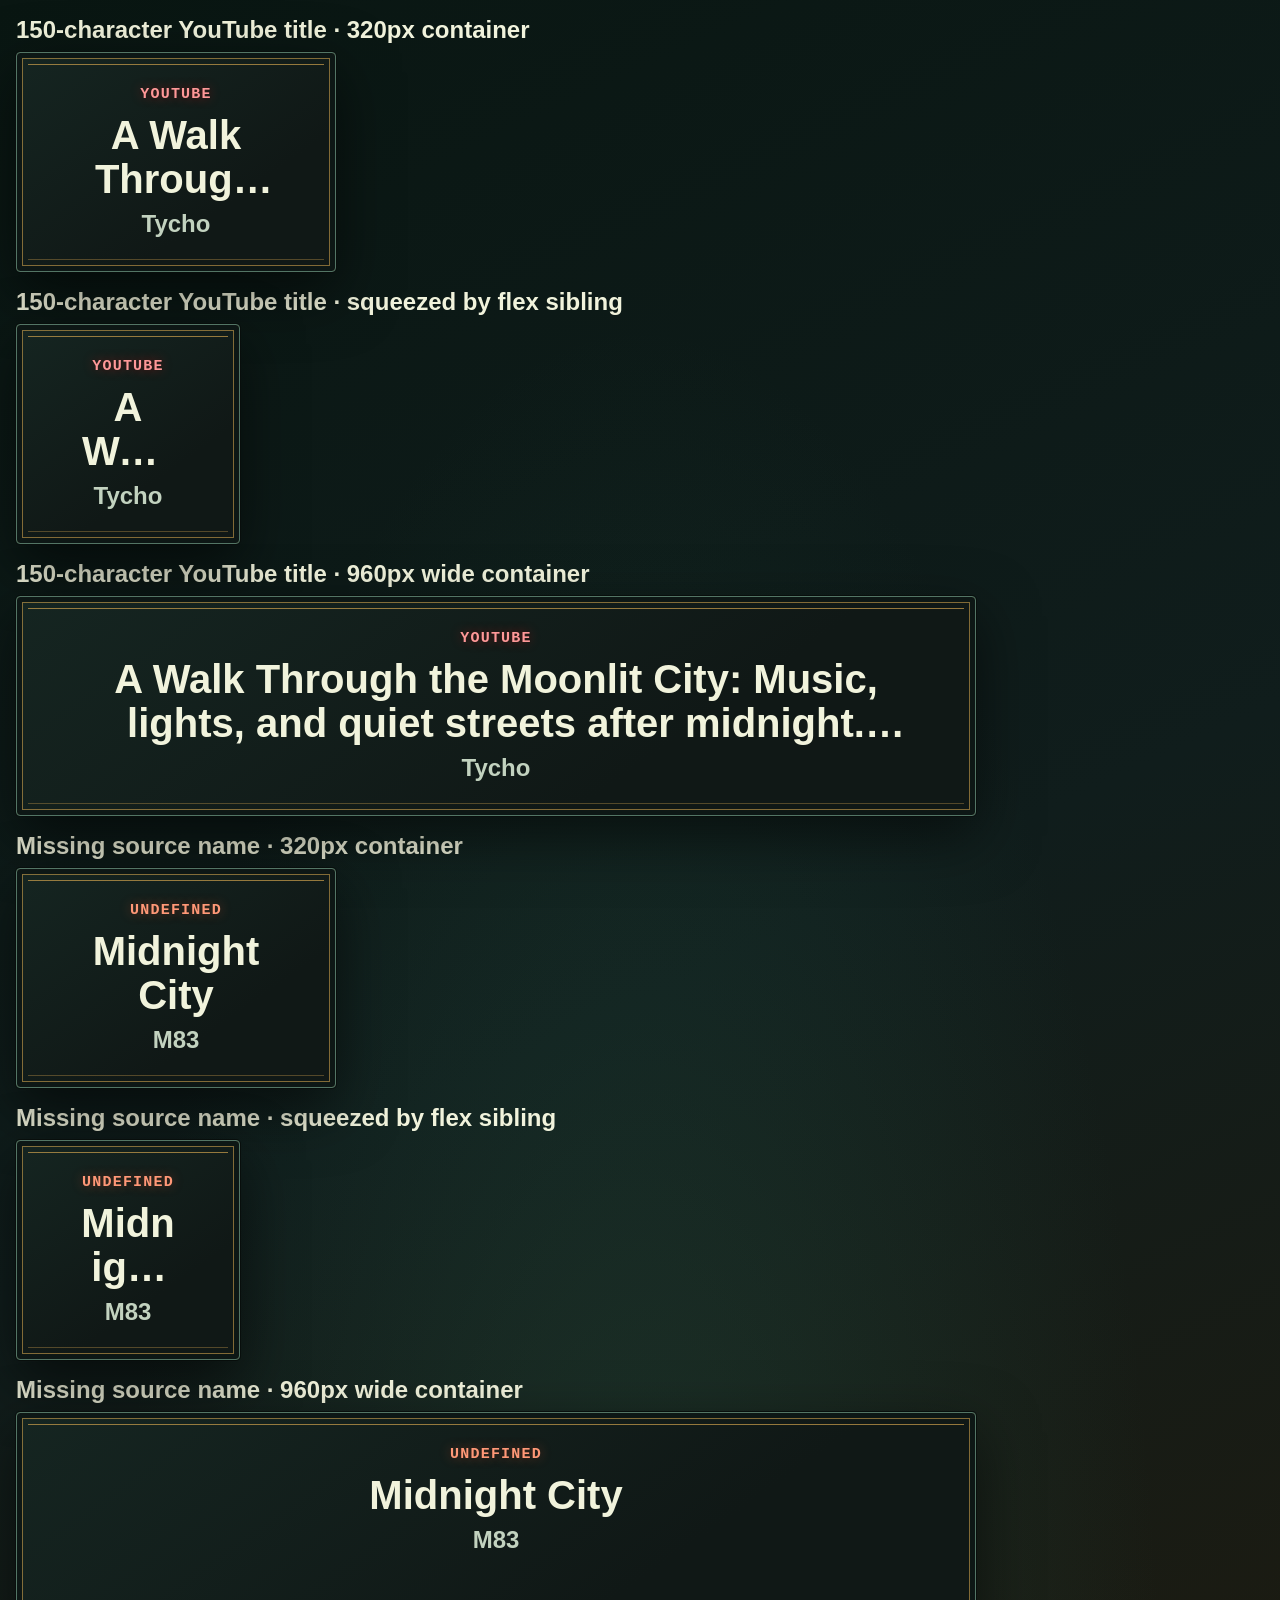
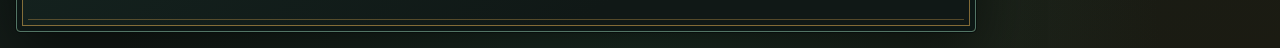
==== frontend/media-state-stress.html @ 62734a26 "Mock states and visual variants" ====
<!DOCTYPE html>
<html lang="en">
<head>
    <meta charset="UTF-8">
    <meta name="viewport" content="width=device-width, initial-scale=1.0">
    <title>Media State Stress Scenarios</title>
    <link rel="stylesheet" href="style.css">
    <style>
        body {
            display: block;
            height: auto;
            min-height: 100vh;
            overflow: auto;
        }

        .stress-report {
            display: flex;
            flex-direction: column;
            align-items: flex-start;
            gap: 1rem;
            padding: 1rem;
        }

        .scenario {
            max-width: calc(100vw - 2rem);
        }

        .scenario-label {
            margin: 0 0 0.5rem;
        }

        .fixture-shell {
            display: flex;
            width: 320px;
            max-width: 100%;
            min-width: 0;
        }

        .fixture-shell--wide {
            width: 960px;
        }

        .fixture-shell--squeezed {
            width: 320px;
        }

        .media-frame {
            position: relative;
            flex: 1 1 auto;
            min-width: 0;
            height: 220px;
        }

        .fixture-shell--squeezed .media-frame {
            flex-basis: 0;
        }

        .fixture-sibling {
            display: none;
            flex: 0 0 88px;
            align-self: stretch;
            margin-left: 0.5rem;
        }

        .fixture-shell--squeezed .fixture-sibling {
            display: block;
        }

        .media-frame .screen {
            inset: 0;
            width: 100%;
            max-width: 100%;
        }
    </style>
</head>
<body data-variant="signal">
    <main class="stress-report" aria-label="Media state stress scenarios">
        <section class="scenario">
            <h2 class="scenario-label">150-character YouTube title · 320px container</h2>
            <div class="fixture-shell">
                <div class="media-frame">
                    <div class="screen active">
                        <div class="media-content">
                            <div class="source-label"></div>
                            <h1 class="primary-text"></h1>
                            <h2 class="secondary-text"></h2>
                        </div>
                    </div>
                </div>
            </div>
        </section>

        <section class="scenario">
            <h2 class="scenario-label">150-character YouTube title · squeezed by flex sibling</h2>
            <div class="fixture-shell fixture-shell--squeezed">
                <div class="media-frame">
                    <div class="screen active">
                        <div class="media-content">
                            <div class="source-label"></div>
                            <h1 class="primary-text"></h1>
                            <h2 class="secondary-text"></h2>
                        </div>
                    </div>
                </div>
                <aside class="fixture-sibling" aria-hidden="true"></aside>
            </div>
        </section>

        <section class="scenario">
            <h2 class="scenario-label">150-character YouTube title · 960px wide container</h2>
            <div class="fixture-shell fixture-shell--wide">
                <div class="media-frame">
                    <div class="screen active">
                        <div class="media-content">
                            <div class="source-label"></div>
                            <h1 class="primary-text"></h1>
                            <h2 class="secondary-text"></h2>
                        </div>
                    </div>
                </div>
            </div>
        </section>

        <section class="scenario">
            <h2 class="scenario-label">Missing source name · 320px container</h2>
            <div class="fixture-shell">
                <div class="media-frame">
                    <div class="screen active">
                        <div class="media-content">
                            <div class="source-label"></div>
                            <h1 class="primary-text"></h1>
                            <h2 class="secondary-text"></h2>
                        </div>
                    </div>
                </div>
            </div>
        </section>

        <section class="scenario">
            <h2 class="scenario-label">Missing source name · squeezed by flex sibling</h2>
            <div class="fixture-shell fixture-shell--squeezed">
                <div class="media-frame">
                    <div class="screen active">
                        <div class="media-content">
                            <div class="source-label"></div>
                            <h1 class="primary-text"></h1>
                            <h2 class="secondary-text"></h2>
                        </div>
                    </div>
                </div>
                <aside class="fixture-sibling" aria-hidden="true"></aside>
            </div>
        </section>

        <section class="scenario">
            <h2 class="scenario-label">Missing source name · 960px wide container</h2>
            <div class="fixture-shell fixture-shell--wide">
                <div class="media-frame">
                    <div class="screen active">
                        <div class="media-content">
                            <div class="source-label"></div>
                            <h1 class="primary-text"></h1>
                            <h2 class="secondary-text"></h2>
                        </div>
                    </div>
                </div>
            </div>
        </section>
    </main>

    <script>
        const longTitle = "A Walk Through the Moonlit City: "
            .padEnd(150, "Music, lights, and quiet streets after midnight. ")
            .slice(0, 150);
        const fixtures = [
            { source: "YouTube", title: longTitle, artist: "Tycho" },
            { title: "Midnight City", artist: "M83" }
        ];

        document.querySelectorAll(".scenario").forEach((scenario, index) => {
            const fixture = fixtures[Math.floor(index / 3)];
            const frame = scenario.querySelector(".media-frame");
            const source = fixture.source;
            const sourceLabel = frame.querySelector(".source-label");
            sourceLabel.innerText = source;
            const sourceKey = (source || "").toLowerCase();
            const brand = sourceKey.includes("youtube") ? "brand-youtube" : "brand-default";
            sourceLabel.classList.add(brand);
            frame.querySelector(".primary-text").innerText = fixture.title;
            frame.querySelector(".secondary-text").innerText = fixture.artist;
        });
    </script>
</body>
</html>
---- frontend/style.css ----
body {
    background-color: #121212;
    color: #ffffff;
    font-family: -apple-system, BlinkMacSystemFont, "Segoe UI", Roboto, Helvetica, Arial, sans-serif;
    margin: 0;
    overflow: hidden;
    display: flex;
    justify-content: center;
    align-items: center;
    height: 100vh;
}

body,
.screen,
#notification-popup {
    transition: background-color 0.25s ease, color 0.25s ease, border-color 0.25s ease, box-shadow 0.25s ease;
}

/* --- BASE LAYER (Media & Idle) --- */
#base-layer {
    position: relative;
    width: 100%;
    height: 100%;
    display: flex;
    justify-content: center;
    align-items: center;
}

.screen {
    position: absolute;
    box-sizing: border-box;
    width: fit-content;
    max-width: calc(100vw - 2rem);
    max-height: calc(100dvh - 2rem);
    min-width: 0;
    overflow-y: auto;
    background: #1e1e1e;
    padding: clamp(1.25rem, 5vw, 2rem) clamp(1.25rem, 8vw, 4rem);
    border-radius: 16px;
    box-shadow: 0 8px 32px rgba(0, 0, 0, 0.5);
    text-align: center;
    opacity: 0;
    transition-property: opacity;
    transition-duration: 150ms;
    transition-timing-function: ease-out;
    pointer-events: none;
}

.screen.active {
    opacity: 1;
    transition-duration: 300ms;
    transition-timing-function: cubic-bezier(0.2, 0, 0, 1);
}

.media-content {
    display: flex;
    flex-direction: column;
    align-items: center;
    gap: 0.5rem;
    width: 100%;
    max-width: 100%;
    min-width: 0;
    opacity: 1;
    transition-property: opacity;
    transition-duration: 180ms;
    transition-timing-function: ease-out;
}

.media-content.is-changing {
    opacity: 0;
    transition-duration: 120ms;
}

@media (prefers-reduced-motion: no-preference) {
    body[data-variant="signal"] .media-content {
        transform: translateY(0);
        transition-property: opacity, transform;
        transition-duration: 180ms;
    }

    body[data-variant="signal"] .media-content.is-changing {
        transform: translateY(4px);
        transition-duration: 120ms;
    }

    body[data-variant="aurora"] .media-content {
        transform: scale(1);
        filter: blur(0);
        transition-property: opacity, transform, filter;
        transition-duration: 260ms;
        transition-timing-function: cubic-bezier(0.2, 0, 0, 1);
    }

    body[data-variant="aurora"] .media-content.is-changing {
        transform: scale(0.97);
        filter: blur(4px);
        transition-duration: 130ms;
        transition-timing-function: ease-out;
    }

    body[data-variant="pixel"] .media-content {
        clip-path: inset(0);
        transition-property: opacity, clip-path;
        transition-duration: 180ms;
        transition-timing-function: steps(4, end);
    }

    body[data-variant="pixel"] .media-content.is-changing {
        clip-path: inset(0 100% 0 0);
        transition-duration: 120ms;
    }
}

/* --- POPUP LAYER (Notifications) --- */
#notification-popup {
    position: absolute;
    top: max(20px, env(safe-area-inset-top));
    left: 50%;
    box-sizing: border-box;
    width: min(520px, calc(100vw - 24px));
    transform: translateX(-50%);
    background: rgba(30, 30, 30, 0.95);
    backdrop-filter: blur(10px);
    border: 1px solid #333;
    padding: 0.625rem 0.875rem;
    border-radius: 16px;
    box-shadow: 0 8px 28px rgba(0, 0, 0, 0.55);
    text-align: start;
    opacity: 0;
    z-index: 100;
    transition-property: opacity;
    transition-duration: 150ms;
    transition-timing-function: ease-out;
}

#notification-popup.show {
    opacity: 1;
    transition-duration: 300ms;
}

@media (prefers-reduced-motion: no-preference) {
    body[data-variant="signal"] #notification-popup {
        transform: translateX(-50%) translateY(-12px);
        transition-property: opacity, transform;
        transition-duration: 150ms;
        transition-timing-function: ease-out;
    }

    body[data-variant="signal"] #notification-popup.show {
        transform: translateX(-50%) translateY(0);
        transition-duration: 300ms;
        transition-timing-function: cubic-bezier(0.2, 0, 0, 1);
    }

    body[data-variant="aurora"] #notification-popup {
        transform: translateX(-50%) scale(0.97);
        filter: blur(4px);
        transition-property: opacity, transform, filter;
        transition-duration: 150ms;
        transition-timing-function: ease-out;
    }

    body[data-variant="aurora"] #notification-popup.show {
        transform: translateX(-50%) scale(1);
        filter: blur(0);
        transition-duration: 360ms;
        transition-timing-function: cubic-bezier(0.2, 0, 0, 1);
    }

    body[data-variant="pixel"] #notification-popup {
        transform: translateX(-50%) translateY(-12px);
        transition-property: opacity, transform;
        transition-duration: 180ms;
        transition-timing-function: steps(3, end);
    }

    body[data-variant="pixel"] #notification-popup.show {
        transform: translateX(-50%) translateY(0);
        transition-duration: 240ms;
        transition-timing-function: steps(5, end);
    }
}

/* --- TYPOGRAPHY & COLORS --- */
.source-label {
    max-width: 100%;
    font-size: 0.9375rem;
    font-weight: 700;
    line-height: 1.3;
    text-transform: uppercase;
    letter-spacing: 0.1em;
    margin-bottom: 0;
    transition: color 0.4s ease, text-shadow 0.4s ease;
}

.primary-text {
    display: -webkit-box;
    max-width: 100%;
    min-width: 0;
    font-size: clamp(1.5rem, 7vw, 2.5rem);
    font-weight: 700;
    line-height: 1.1;
    letter-spacing: -0.015em;
    text-wrap: balance;
    margin: 0;
    overflow: hidden;
    text-overflow: ellipsis;
    overflow-wrap: break-word;
    -webkit-box-orient: vertical;
    -webkit-line-clamp: 2;
}

.secondary-text {
    max-width: 100%;
    min-width: 0;
    font-size: clamp(1.125rem, 4.5vw, 1.5rem);
    font-weight: 600;
    line-height: 1.25;
    margin: 0;
    color: #aaaaaa;
    overflow-wrap: anywhere;
}

.popup-title {
    flex: 0 1 auto;
    max-width: 38%;
    overflow: hidden;
    font-size: 1rem;
    line-height: 1.25;
    text-overflow: ellipsis;
    white-space: nowrap;
}

.popup-body {
    flex: 1 1 auto;
    min-width: 0;
    overflow: hidden;
    font-size: 1rem;
    font-weight: 400;
    line-height: 1.35;
    margin: 0;
    text-overflow: ellipsis;
    white-space: nowrap;
}

.popup-content {
    display: flex;
    align-items: center;
    gap: 0.625rem;
    min-width: 0;
}

.notification-logo {
    display: grid;
    flex: 0 0 1.75rem;
    width: 1.75rem;
    height: 1.75rem;
    place-items: center;
    border: 1px solid currentColor;
    border-radius: 0.5rem;
    background: rgb(255 255 255 / 0.08);
    font-size: 0.625rem;
    font-weight: 700;
    line-height: 1;
    letter-spacing: 0.04em;
    text-align: center;
    text-shadow: none;
    user-select: none;
}

/* --- BRANDING STYLES --- */
.brand-spotify { color: #1db954; text-shadow: 0 0 12px rgba(29, 185, 84, 0.4); }
.brand-youtube { color: #ff0000; text-shadow: 0 0 12px rgba(255, 0, 0, 0.4); }
.brand-twitch { color: #9146ff; text-shadow: 0 0 12px rgba(145, 70, 255, 0.4); }
.brand-whatsapp { color: #25d366; text-shadow: 0 0 12px rgba(37, 211, 102, 0.4); }
.brand-vlc { color: #ff8800; text-shadow: 0 0 12px rgba(255, 136, 0, 0.4); }
.brand-default { color: #fb542b; text-shadow: 0 0 12px rgba(251, 84, 43, 0.4); }

/* --- IDLE ANIMATION --- */
.idle-pulse {
    font-size: clamp(1rem, 5vw, 1.5rem);
    font-weight: 600;
    line-height: 1.3;
    color: #555555;
    letter-spacing: 0.12em;
    animation: pulse 2s infinite;
}
@keyframes pulse {
    0% { opacity: 0.3; }
    50% { opacity: 1; }
    100% { opacity: 0.3; }
}

/* Temporary mock-state controls, deliberately separate from the dashboard styling. */
.state-switcher {
    all: unset;
    position: fixed;
    bottom: max(24px, env(safe-area-inset-bottom));
    left: 50%;
    translate: -50% 0;
    z-index: 9999;
    display: flex;
    gap: 2px;
    max-width: calc(100vw - 32px);
    overflow-x: auto;
    scrollbar-width: none;
    padding: 4px;
    border-radius: 999px;
    background: rgb(20 20 20 / 0.9);
    box-shadow: inset 0 0 0 1px rgb(255 255 255 / 0.1), 0 8px 24px rgb(0 0 0 / 0.25);
    font: 13px/1 system-ui, -apple-system, BlinkMacSystemFont, "Segoe UI", sans-serif;
    user-select: none;
}

.state-switcher::-webkit-scrollbar {
    display: none;
}

.state-switcher[hidden] {
    display: none;
}

.state-switcher button {
    all: unset;
    flex: none;
    padding: 7px 14px;
    border-radius: 999px;
    font: inherit;
    color: rgb(255 255 255 / 0.6);
    cursor: pointer;
}

.state-switcher button:hover {
    color: rgb(255 255 255 / 0.85);
}

.state-switcher button[aria-pressed="true"] {
    background: rgb(255 255 255 / 0.14);
    color: rgb(255 255 255);
}

.state-switcher button:focus-visible {
    outline: 2px solid rgb(255 255 255 / 0.7);
    outline-offset: 2px;
}

.variant-picker {
    all: unset;
    position: fixed;
    top: max(24px, env(safe-area-inset-top));
    left: 50%;
    translate: -50% 0;
    z-index: 9999;
    display: flex;
    gap: 2px;
    max-width: calc(100vw - 32px);
    overflow-x: auto;
    scrollbar-width: none;
    padding: 4px;
    border-radius: 999px;
    background: rgb(20 20 20 / 0.9);
    box-shadow: inset 0 0 0 1px rgb(255 255 255 / 0.1), 0 8px 24px rgb(0 0 0 / 0.25);
    font: 13px/1 system-ui, -apple-system, BlinkMacSystemFont, "Segoe UI", sans-serif;
    user-select: none;
}

.variant-picker::-webkit-scrollbar {
    display: none;
}

.variant-picker[hidden] {
    display: none;
}

.variant-picker button {
    all: unset;
    flex: none;
    padding: 7px 14px;
    border-radius: 999px;
    font: inherit;
    color: rgb(255 255 255 / 0.6);
    cursor: pointer;
}

.variant-picker button:hover {
    color: rgb(255 255 255 / 0.85);
}

.variant-picker button[aria-pressed="true"] {
    background: rgb(255 255 255 / 0.14);
    color: #fff;
}

.variant-picker button:focus-visible {
    outline: 2px solid rgb(255 255 255 / 0.7);
    outline-offset: 2px;
}

body[data-variant="signal"] {
    background:
        radial-gradient(ellipse at 50% 110%, rgb(42 93 74 / 0.34), transparent 58%),
        linear-gradient(155deg, #091612, #101d1c 58%, #1b1b12);
    color: #f1f3dc;
    font-family: "Segoe UI", Arial, sans-serif;
}

body[data-variant="signal"] .source-label,
body[data-variant="signal"] .idle-pulse {
    font-family: "Lucida Console", "Courier New", monospace;
    letter-spacing: 0.08em;
}

body[data-variant="signal"] .primary-text {
    font-family: "Segoe UI", Arial, sans-serif;
    letter-spacing: 0;
}

body[data-variant="signal"] .screen {
    background: linear-gradient(145deg, #152521, #101816 68%);
    border: 1px solid #537565;
    border-radius: 4px;
    box-shadow:
        inset 0 0 0 5px #0d1715,
        inset 0 0 0 6px rgb(212 165 78 / 0.58),
        0 0 0 1px #080e0c,
        0 20px 60px rgb(0 0 0 / 0.55);
}

body[data-variant="signal"] .screen::before {
    content: "";
    position: absolute;
    inset: 11px;
    border-top: 1px solid rgb(212 165 78 / 0.68);
    border-bottom: 1px solid rgb(212 165 78 / 0.35);
    pointer-events: none;
}

body[data-variant="signal"] #notification-popup {
    background: linear-gradient(145deg, #1a2a24, #101816);
    border: 1px solid #d4a54e;
    border-radius: 4px;
    box-shadow:
        inset 0 0 0 5px #0d1715,
        0 18px 56px rgb(0 0 0 / 0.65);
}

body[data-variant="signal"] .secondary-text {
    color: #c2d2bf;
}

body[data-variant="signal"] .idle-pulse {
    color: #a8d8b7;
}

body[data-variant="aurora"] {
    background:
        radial-gradient(ellipse at 12% 82%, rgb(0 231 207 / 0.34), transparent 42%),
        radial-gradient(ellipse at 82% 14%, rgb(247 73 183 / 0.38), transparent 46%),
        radial-gradient(ellipse at 57% 57%, rgb(101 94 250 / 0.34), transparent 53%),
        linear-gradient(145deg, #10142c, #19122b 56%, #0b252d);
    color: #fffaff;
    font-family: "Trebuchet MS", "Segoe UI", sans-serif;
}

body[data-variant="aurora"] .primary-text,
body[data-variant="aurora"] .popup-title {
    font-family: "Trebuchet MS", "Segoe UI", sans-serif;
    font-weight: 700;
    letter-spacing: -0.02em;
}

body[data-variant="aurora"] .source-label {
    font-family: "Segoe UI", Arial, sans-serif;
    font-weight: 700;
}

body[data-variant="aurora"] .secondary-text {
    font-weight: 600;
}

body[data-variant="aurora"] .screen {
    background:
        linear-gradient(135deg, rgb(21 32 63 / 0.96), rgb(35 22 58 / 0.96)),
        #17182f;
    border: 1px solid #70eedf;
    border-radius: 28px 8px 28px 8px;
    box-shadow:
        0 0 0 1px rgb(255 81 203 / 0.55),
        0 0 34px rgb(0 231 207 / 0.32),
        0 0 78px rgb(194 63 255 / 0.24),
        inset 0 1px 0 rgb(255 255 255 / 0.22);
}

body[data-variant="aurora"] #notification-popup {
    background: linear-gradient(125deg, #163c4a, #28204d 52%, #482343);
    border: 1px solid #9bf8e8;
    border-radius: 24px 8px 24px 8px;
    box-shadow:
        0 0 0 1px rgb(255 81 203 / 0.62),
        0 0 40px rgb(0 231 207 / 0.36),
        0 24px 70px rgb(0 0 0 / 0.62);
}

body[data-variant="aurora"] .secondary-text {
    color: #e9e3ff;
}

body[data-variant="aurora"] .idle-pulse {
    color: #a8fff0;
}

body[data-variant="pixel"] {
    background-color: #11172c;
    background-image:
        linear-gradient(rgb(76 94 150 / 0.14) 1px, transparent 1px),
        linear-gradient(90deg, rgb(76 94 150 / 0.14) 1px, transparent 1px);
    background-size: 24px 24px;
    color: #fff5ce;
    font-family: "Courier New", Courier, monospace;
}

body[data-variant="pixel"] .primary-text,
body[data-variant="pixel"] .secondary-text,
body[data-variant="pixel"] .popup-body,
body[data-variant="pixel"] .idle-pulse {
    font-family: "Courier New", Courier, monospace;
}

body[data-variant="pixel"] .primary-text {
    letter-spacing: 0;
    line-height: 1.2;
}

body[data-variant="pixel"] .secondary-text,
body[data-variant="pixel"] .popup-body {
    line-height: 1.4;
}

body[data-variant="pixel"] .screen {
    background: #202a4b;
    border: 4px solid #fff5ce;
    border-radius: 0;
    box-shadow: 8px 8px 0 #080c1b, 8px 8px 0 4px #f4c95d;
}

body[data-variant="pixel"] #notification-popup {
    background: #28365c;
    border: 4px solid #f4c95d;
    border-radius: 0;
    box-shadow: 8px 8px 0 #080c1b;
}

body[data-variant="pixel"] .source-label {
    font-family: "Courier New", Courier, monospace;
    font-weight: 700;
    letter-spacing: 0.08em;
    text-shadow: 2px 2px 0 #080c1b;
}

body[data-variant="pixel"] .primary-text {
    text-shadow: 3px 3px 0 #080c1b;
}

body[data-variant="pixel"] .secondary-text {
    color: #e0e6ff;
}

body[data-variant="pixel"] .idle-pulse {
    color: #fff5ce;
}

body[data-variant] .brand-spotify { color: #69f59c; }
body[data-variant] .brand-youtube { color: #ff9898; }
body[data-variant] .brand-twitch { color: #d4baff; }
body[data-variant] .brand-whatsapp { color: #8cf5b0; }
body[data-variant] .brand-vlc { color: #ffd38a; }
body[data-variant] .brand-default { color: #ff9877; }

@media (prefers-reduced-motion: reduce) {
    body,
    .source-label {
        transition: none;
    }

    .screen {
        transition-property: opacity;
        transition-duration: 150ms;
        transition-timing-function: ease-out;
    }

    .media-content,
    .media-content.is-changing {
        transform: none;
        filter: none;
        clip-path: none;
        transition-property: opacity;
        transition-duration: 150ms;
        transition-timing-function: ease-out;
    }

    body[data-variant="signal"] .media-content,
    body[data-variant="signal"] .media-content.is-changing,
    body[data-variant="aurora"] .media-content,
    body[data-variant="aurora"] .media-content.is-changing,
    body[data-variant="pixel"] .media-content,
    body[data-variant="pixel"] .media-content.is-changing {
        transform: none;
        filter: none;
        clip-path: none;
        transition-property: opacity;
        transition-duration: 150ms;
        transition-timing-function: ease-out;
    }

    #notification-popup {
        transform: translateX(-50%);
        filter: none;
        transition-property: opacity;
        transition-duration: 150ms;
    }

    #notification-popup.show {
        transform: translateX(-50%);
        transition-duration: 150ms;
    }

    .idle-pulse {
        animation: none;
    }
}

@media (max-width: 360px) {
    .source-label {
        letter-spacing: 0.06em;
        overflow-wrap: anywhere;
    }
}

@media (orientation: landscape) and (max-height: 500px) {
    .screen {
        padding-block: clamp(0.75rem, 4vh, 2rem);
        padding-inline: clamp(1rem, 5vw, 4rem);
        max-height: calc(100dvh - 1.5rem);
    }

    #notification-popup {
        top: max(12px, env(safe-area-inset-top));
        padding-block: 0.5rem;
        padding-inline: 0.75rem;
    }

    .notification-logo {
        flex-basis: 1.5rem;
        width: 1.5rem;
        height: 1.5rem;
    }

    .popup-content {
        gap: 0.5rem;
    }

    .source-label {
        font-size: clamp(0.8125rem, 2.8vh, 0.875rem);
        letter-spacing: 0.05em;
        margin-bottom: clamp(0.25rem, 1.5vh, 0.5rem);
    }

    .primary-text {
        font-size: clamp(1.25rem, 7vh, 2.25rem);
    }

    .secondary-text {
        font-size: clamp(1rem, 4vh, 1.25rem);
    }

    .popup-title {
        font-size: clamp(1rem, 3.6vh, 1.125rem);
    }

    .popup-body {
        font-size: 1rem;
    }

    .idle-pulse {
        font-size: clamp(1rem, 5vh, 1.5rem);
        letter-spacing: 0.08em;
    }
}
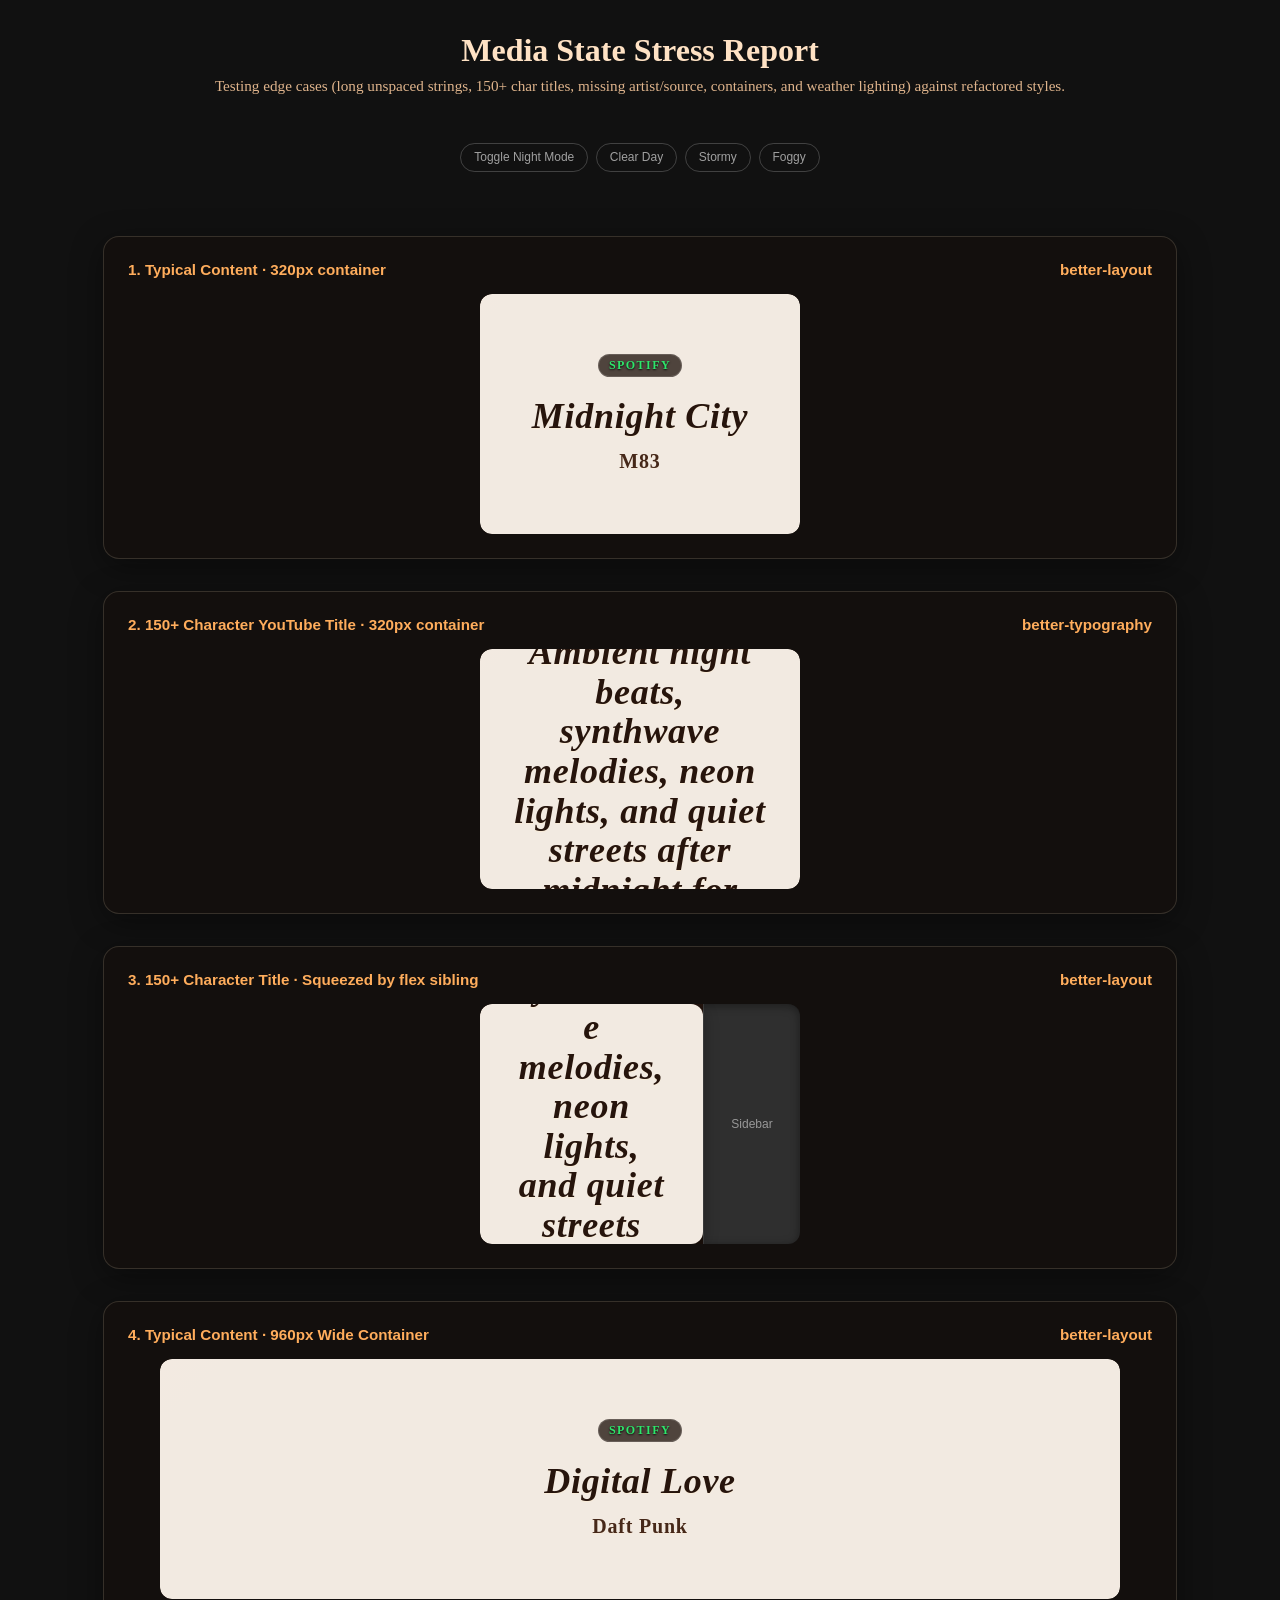
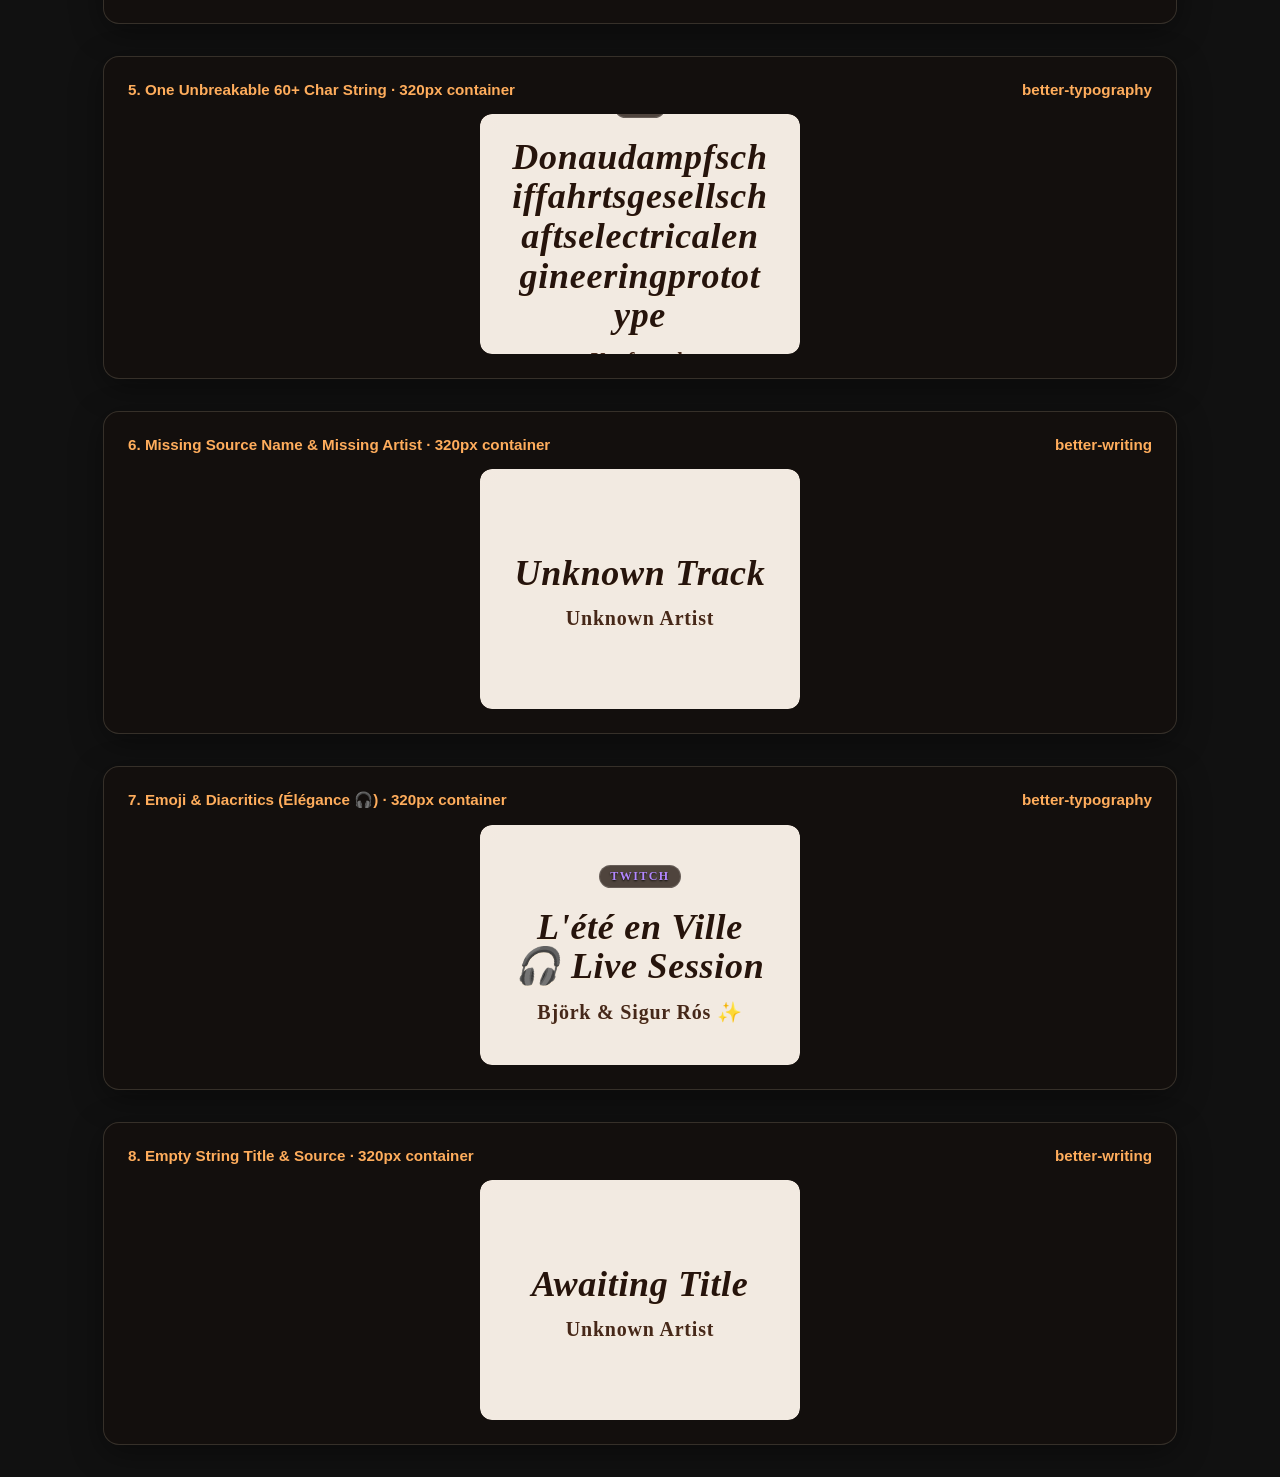
==== commit daeb7a54: "completed animation variants + folders\files restructure need to fix location provider to open-meteo" ====
--- a/frontend/media-state-stress.html
+++ b/frontend/media-state-stress.html
@@ -2,31 +2,68 @@
 <html lang="en">
 <head>
     <meta charset="UTF-8">
-    <meta name="viewport" content="width=device-width, initial-scale=1.0">
-    <title>Media State Stress Scenarios</title>
-    <link rel="stylesheet" href="style.css">
+    <meta name="viewport" content="width=device-width, initial-scale=1.0, viewport-fit=cover">
+    <title>Media State Stress Scenarios - Telemetry Dashboard</title>
+    <link rel="stylesheet" href="css/base.css">
+    <link rel="stylesheet" href="css/environment.css">
+    <link rel="stylesheet" href="css/views.css">
+    <link rel="stylesheet" href="css/dev-controls.css">
     <style>
         body {
             display: block;
             height: auto;
             min-height: 100vh;
+            min-height: 100dvh;
             overflow: auto;
+            background: #111;
+            padding: 2rem 1rem;
         }
 
         .stress-report {
             display: flex;
             flex-direction: column;
-            align-items: flex-start;
-            gap: 1rem;
-            padding: 1rem;
-        }
-
-        .scenario {
-            max-width: calc(100vw - 2rem);
+            align-items: center;
+            gap: 2rem;
+            max-width: 1024px;
+            margin: 0 auto;
+        }
+
+        .stress-header {
+            text-align: center;
+            color: #ffe2c4;
+            font-family: "Palatino Linotype", "Book Antiqua", Palatino, serif;
+            margin-bottom: 1rem;
+        }
+
+        .stress-header h1 {
+            font-size: 2rem;
+            margin: 0 0 0.5rem;
+        }
+
+        .stress-header p {
+            font-size: 0.95rem;
+            color: #dfb48c;
+            margin: 0;
+        }
+
+        .scenario-card {
+            width: 100%;
+            background: rgba(20, 16, 14, 0.85);
+            border: 1px solid rgba(255, 230, 200, 0.15);
+            border-radius: 16px;
+            padding: 1.5rem;
+            box-shadow: 0 8px 32px rgba(0, 0, 0, 0.4);
         }
 
         .scenario-label {
-            margin: 0 0 0.5rem;
+            font-family: -apple-system, BlinkMacSystemFont, "Segoe UI", Roboto, sans-serif;
+            font-size: 0.95rem;
+            font-weight: 600;
+            color: #ffad5c;
+            margin: 0 0 1rem;
+            display: flex;
+            align-items: center;
+            justify-content: space-between;
         }
 
         .fixture-shell {
@@ -34,6 +71,11 @@
             width: 320px;
             max-width: 100%;
             min-width: 0;
+            margin: 0 auto;
+            background: #222;
+            border-radius: 12px;
+            overflow: hidden;
+            box-shadow: inset 0 2px 8px rgba(0, 0, 0, 0.6);
         }
 
         .fixture-shell--wide {
@@ -48,7 +90,11 @@
             position: relative;
             flex: 1 1 auto;
             min-width: 0;
-            height: 220px;
+            height: 240px;
+            display: flex;
+            align-items: center;
+            justify-content: center;
+            background: linear-gradient(135deg, #2b1810 0%, #1a0f0a 100%);
         }
 
         .fixture-shell--squeezed .media-frame {
@@ -57,137 +103,164 @@
 
         .fixture-sibling {
             display: none;
-            flex: 0 0 88px;
+            flex: 0 0 96px;
             align-self: stretch;
-            margin-left: 0.5rem;
+            background: rgba(255, 255, 255, 0.06);
+            border-left: 1px solid rgba(255, 255, 255, 0.1);
+            align-items: center;
+            justify-content: center;
+            font-size: 0.75rem;
+            color: rgba(255, 255, 255, 0.5);
         }
 
         .fixture-shell--squeezed .fixture-sibling {
-            display: block;
-        }
-
+            display: flex;
+        }
+
+        /* Override screen absolute positioning inside static stress test frames */
         .media-frame .screen {
-            inset: 0;
+            position: relative;
+            inset: auto;
+            transform: none;
             width: 100%;
             max-width: 100%;
+            height: 100%;
+            opacity: 1;
+            padding: 1rem 2rem;
+            background: rgba(255, 248, 238, 0.94);
+            border-radius: 12px;
+            box-shadow: 0 4px 16px rgba(0, 0, 0, 0.3);
+        }
+
+        .controls-toolbar {
+            display: flex;
+            gap: 0.5rem;
+            justify-content: center;
+            margin-bottom: 2rem;
+            flex-wrap: wrap;
         }
     </style>
 </head>
-<body data-variant="signal">
+<body data-weather="clear-day" data-time-of-day="day">
     <main class="stress-report" aria-label="Media state stress scenarios">
-        <section class="scenario">
-            <h2 class="scenario-label">150-character YouTube title · 320px container</h2>
-            <div class="fixture-shell">
-                <div class="media-frame">
+        <header class="stress-header">
+            <h1>Media State Stress Report</h1>
+            <p>Testing edge cases (long unspaced strings, 150+ char titles, missing artist/source, containers, and weather lighting) against refactored styles.</p>
+        </header>
+
+        <div class="controls-toolbar">
+            <button type="button" id="toggle-time" aria-pressed="false">Toggle Night Mode</button>
+            <button type="button" data-weather-btn="clear-day">Clear Day</button>
+            <button type="button" data-weather-btn="stormy">Stormy</button>
+            <button type="button" data-weather-btn="foggy">Foggy</button>
+        </div>
+
+        <!-- Scenario 1: Typical Content -->
+        <section class="scenario-card">
+            <h2 class="scenario-label"><span>1. Typical Content · 320px container</span> <span class="badge">better-layout</span></h2>
+            <div class="fixture-shell">
+                <div class="media-frame" data-source="Spotify" data-title="Midnight City" data-artist="M83"></div>
+            </div>
+        </section>
+
+        <!-- Scenario 2: 150+ Char Title -->
+        <section class="scenario-card">
+            <h2 class="scenario-label"><span>2. 150+ Character YouTube Title · 320px container</span> <span class="badge">better-typography</span></h2>
+            <div class="fixture-shell">
+                <div class="media-frame" data-source="YouTube" data-title="A Walk Through the Moonlit City: Ambient night beats, synthwave melodies, neon lights, and quiet streets after midnight for ultimate focus and relaxation (Extended Mix)." data-artist="Tycho"></div>
+            </div>
+        </section>
+
+        <!-- Scenario 3: Squeezed by Flex Sibling with 150+ Char Title -->
+        <section class="scenario-card">
+            <h2 class="scenario-label"><span>3. 150+ Character Title · Squeezed by flex sibling</span> <span class="badge">better-layout</span></h2>
+            <div class="fixture-shell fixture-shell--squeezed">
+                <div class="media-frame" data-source="YouTube" data-title="A Walk Through the Moonlit City: Ambient night beats, synthwave melodies, neon lights, and quiet streets after midnight for ultimate focus and relaxation (Extended Mix)." data-artist="Tycho"></div>
+                <aside class="fixture-sibling" aria-hidden="true">Sidebar</aside>
+            </div>
+        </section>
+
+        <!-- Scenario 4: Wide Container -->
+        <section class="scenario-card">
+            <h2 class="scenario-label"><span>4. Typical Content · 960px Wide Container</span> <span class="badge">better-layout</span></h2>
+            <div class="fixture-shell fixture-shell--wide">
+                <div class="media-frame" data-source="Spotify" data-title="Digital Love" data-artist="Daft Punk"></div>
+            </div>
+        </section>
+
+        <!-- Scenario 5: Unbreakable Long String -->
+        <section class="scenario-card">
+            <h2 class="scenario-label"><span>5. One Unbreakable 60+ Char String · 320px container</span> <span class="badge">better-typography</span></h2>
+            <div class="fixture-shell">
+                <div class="media-frame" data-source="Vlc" data-title="Donaudampfschiffahrtsgesellschaftselectricalengineeringprototype" data-artist="Kraftwerk"></div>
+            </div>
+        </section>
+
+        <!-- Scenario 6: Missing Source & Artist -->
+        <section class="scenario-card">
+            <h2 class="scenario-label"><span>6. Missing Source Name & Missing Artist · 320px container</span> <span class="badge">better-writing</span></h2>
+            <div class="fixture-shell">
+                <div class="media-frame" data-source="" data-title="Unknown Track" data-artist=""></div>
+            </div>
+        </section>
+
+        <!-- Scenario 7: Emoji and Diacritics -->
+        <section class="scenario-card">
+            <h2 class="scenario-label"><span>7. Emoji & Diacritics (Élégance 🎧) · 320px container</span> <span class="badge">better-typography</span></h2>
+            <div class="fixture-shell">
+                <div class="media-frame" data-source="Twitch" data-title="L'été en Ville 🎧 Live Session" data-artist="Björk & Sigur Rós ✨"></div>
+            </div>
+        </section>
+
+        <!-- Scenario 8: Empty String Edge Case -->
+        <section class="scenario-card">
+            <h2 class="scenario-label"><span>8. Empty String Title & Source · 320px container</span> <span class="badge">better-writing</span></h2>
+            <div class="fixture-shell">
+                <div class="media-frame" data-source="" data-title="" data-artist=""></div>
+            </div>
+        </section>
+    </main>
+
+    <script>
+        function renderFixtures() {
+            document.querySelectorAll(".media-frame").forEach((frame) => {
+                const source = frame.dataset.source;
+                const title = frame.dataset.title;
+                const artist = frame.dataset.artist;
+
+                const sourceKey = (source || "").toLowerCase();
+                let brandClass = "brand-default";
+                if (sourceKey.includes("spotify")) brandClass = "brand-spotify";
+                else if (sourceKey.includes("youtube")) brandClass = "brand-youtube";
+                else if (sourceKey.includes("twitch")) brandClass = "brand-twitch";
+                else if (sourceKey.includes("whatsapp")) brandClass = "brand-whatsapp";
+                else if (sourceKey.includes("vlc")) brandClass = "brand-vlc";
+
+                frame.innerHTML = `
                     <div class="screen active">
                         <div class="media-content">
-                            <div class="source-label"></div>
-                            <h1 class="primary-text"></h1>
-                            <h2 class="secondary-text"></h2>
+                            <div class="source-label ${brandClass}" style="${!source ? 'display: none;' : ''}">${source}</div>
+                            <h1 class="primary-text">${title || 'Awaiting Title'}</h1>
+                            <h2 class="secondary-text">${artist || 'Unknown Artist'}</h2>
                         </div>
                     </div>
-                </div>
-            </div>
-        </section>
-
-        <section class="scenario">
-            <h2 class="scenario-label">150-character YouTube title · squeezed by flex sibling</h2>
-            <div class="fixture-shell fixture-shell--squeezed">
-                <div class="media-frame">
-                    <div class="screen active">
-                        <div class="media-content">
-                            <div class="source-label"></div>
-                            <h1 class="primary-text"></h1>
-                            <h2 class="secondary-text"></h2>
-                        </div>
-                    </div>
-                </div>
-                <aside class="fixture-sibling" aria-hidden="true"></aside>
-            </div>
-        </section>
-
-        <section class="scenario">
-            <h2 class="scenario-label">150-character YouTube title · 960px wide container</h2>
-            <div class="fixture-shell fixture-shell--wide">
-                <div class="media-frame">
-                    <div class="screen active">
-                        <div class="media-content">
-                            <div class="source-label"></div>
-                            <h1 class="primary-text"></h1>
-                            <h2 class="secondary-text"></h2>
-                        </div>
-                    </div>
-                </div>
-            </div>
-        </section>
-
-        <section class="scenario">
-            <h2 class="scenario-label">Missing source name · 320px container</h2>
-            <div class="fixture-shell">
-                <div class="media-frame">
-                    <div class="screen active">
-                        <div class="media-content">
-                            <div class="source-label"></div>
-                            <h1 class="primary-text"></h1>
-                            <h2 class="secondary-text"></h2>
-                        </div>
-                    </div>
-                </div>
-            </div>
-        </section>
-
-        <section class="scenario">
-            <h2 class="scenario-label">Missing source name · squeezed by flex sibling</h2>
-            <div class="fixture-shell fixture-shell--squeezed">
-                <div class="media-frame">
-                    <div class="screen active">
-                        <div class="media-content">
-                            <div class="source-label"></div>
-                            <h1 class="primary-text"></h1>
-                            <h2 class="secondary-text"></h2>
-                        </div>
-                    </div>
-                </div>
-                <aside class="fixture-sibling" aria-hidden="true"></aside>
-            </div>
-        </section>
-
-        <section class="scenario">
-            <h2 class="scenario-label">Missing source name · 960px wide container</h2>
-            <div class="fixture-shell fixture-shell--wide">
-                <div class="media-frame">
-                    <div class="screen active">
-                        <div class="media-content">
-                            <div class="source-label"></div>
-                            <h1 class="primary-text"></h1>
-                            <h2 class="secondary-text"></h2>
-                        </div>
-                    </div>
-                </div>
-            </div>
-        </section>
-    </main>
-
-    <script>
-        const longTitle = "A Walk Through the Moonlit City: "
-            .padEnd(150, "Music, lights, and quiet streets after midnight. ")
-            .slice(0, 150);
-        const fixtures = [
-            { source: "YouTube", title: longTitle, artist: "Tycho" },
-            { title: "Midnight City", artist: "M83" }
-        ];
-
-        document.querySelectorAll(".scenario").forEach((scenario, index) => {
-            const fixture = fixtures[Math.floor(index / 3)];
-            const frame = scenario.querySelector(".media-frame");
-            const source = fixture.source;
-            const sourceLabel = frame.querySelector(".source-label");
-            sourceLabel.innerText = source;
-            const sourceKey = (source || "").toLowerCase();
-            const brand = sourceKey.includes("youtube") ? "brand-youtube" : "brand-default";
-            sourceLabel.classList.add(brand);
-            frame.querySelector(".primary-text").innerText = fixture.title;
-            frame.querySelector(".secondary-text").innerText = fixture.artist;
+                `;
+            });
+        }
+
+        renderFixtures();
+
+        document.getElementById("toggle-time").addEventListener("click", () => {
+            const isNight = document.body.dataset.timeOfDay === "night";
+            document.body.dataset.timeOfDay = isNight ? "day" : "night";
+            document.getElementById("toggle-time").setAttribute("aria-pressed", String(!isNight));
+        });
+
+        document.querySelectorAll("[data-weather-btn]").forEach((btn) => {
+            btn.addEventListener("click", () => {
+                const weather = btn.dataset.weatherBtn;
+                document.body.dataset.weather = weather;
+            });
         });
     </script>
 </body>
--- a/frontend/css/base.css
+++ b/frontend/css/base.css
@@ -0,0 +1,128 @@
+:root {
+    --variant-top: 48%;
+    --variant-left: 76%;
+    --variant-rotate: -1.25deg;
+    --variant-max-width: 600px;
+    --variant-scale: 1;
+    --variant-opacity: 1;
+
+    /* Day default: dark painted ink on sunlit parchment */
+    --board-title-color: #26140c;
+    --board-title-shadow: 0 1px 0 rgba(255, 236, 208, 0.55);
+    --board-sub-color: #462819;
+    --board-sub-shadow: 0 1px 0 rgba(255, 236, 208, 0.45);
+    --board-badge-bg: rgba(28, 16, 10, 0.76);
+}
+
+body[data-time-of-day="night"] {
+    /* Night: warm firelit ink with dark grounding shadow */
+    --board-title-color: #ffe2c4;
+    --board-title-shadow: 0 1px 3px rgba(0, 0, 0, 0.95), 0 0 14px rgba(255, 140, 0, 0.35);
+    --board-sub-color: #dfb48c;
+    --board-sub-shadow: 0 1px 3px rgba(0, 0, 0, 0.95);
+    --board-badge-bg: rgba(12, 8, 6, 0.72);
+}
+
+body {
+    background-color: #000;
+    color: #ffffff;
+    font-family: -apple-system, BlinkMacSystemFont, "Segoe UI", Roboto, Helvetica, Arial, sans-serif;
+    margin: 0;
+    overflow: hidden;
+    height: 100vh;
+    height: 100dvh;
+    -webkit-text-size-adjust: 100%;
+}
+
+/* --- TYPOGRAPHY & BRANDING --- */
+.source-label {
+    font-family: "Palatino Linotype", "Book Antiqua", Palatino, serif;
+    font-size: 0.75rem;
+    font-style: normal;
+    font-weight: 700;
+    background: var(--board-badge-bg);
+    padding: 3px 10px;
+    border-radius: 999px;
+    border: 1px solid rgba(255, 255, 255, 0.14);
+    margin-bottom: 6px;
+    text-transform: uppercase;
+    letter-spacing: 0.12em;
+    text-shadow: 0 1px 2px rgba(0, 0, 0, 0.9);
+    transition-property: background-color, color;
+    transition-duration: 400ms;
+    transition-timing-function: ease;
+    max-width: 100%;
+    overflow: hidden;
+    text-overflow: ellipsis;
+    white-space: nowrap;
+}
+
+.primary-text {
+    font-family: "Palatino Linotype", "Book Antiqua", Palatino, serif;
+    font-weight: 700;
+    font-style: italic;
+    letter-spacing: 0.02em;
+    color: var(--board-title-color);
+    text-shadow: var(--board-title-shadow);
+    font-size: clamp(1.5rem, 6vw, 2.25rem);
+    line-height: 1.1;
+    margin: 0.4rem 0;
+    transition-property: color, text-shadow;
+    transition-duration: 400ms;
+    transition-timing-function: ease;
+    overflow-wrap: break-word;
+    word-break: break-word;
+    min-width: 0;
+    max-width: 100%;
+}
+
+.secondary-text {
+    font-family: "Palatino Linotype", "Book Antiqua", Palatino, serif;
+    font-weight: 600;
+    color: var(--board-sub-color);
+    text-shadow: var(--board-sub-shadow);
+    letter-spacing: 0.04em;
+    font-size: clamp(1rem, 4vw, 1.25rem);
+    margin: 0;
+    transition-property: color, text-shadow;
+    transition-duration: 400ms;
+    transition-timing-function: ease;
+    overflow-wrap: break-word;
+    word-break: break-word;
+    min-width: 0;
+    max-width: 100%;
+}
+
+.brand-spotify { color: #2ee66b; }
+.brand-youtube { color: #ff5252; }
+.brand-twitch { color: #b388ff; }
+.brand-whatsapp { color: #39e578; }
+.brand-vlc { color: #ffa033; }
+.brand-default { color: #ffad5c; }
+
+.idle-pulse {
+    color: var(--board-title-color);
+    text-shadow: var(--board-title-shadow);
+    font-family: "Palatino Linotype", "Book Antiqua", Palatino, serif;
+    letter-spacing: 0.3em;
+    text-transform: uppercase;
+    font-size: 1.25rem;
+    font-weight: 700;
+    animation: pulse 2s infinite;
+    transition-property: color, text-shadow;
+    transition-duration: 400ms;
+    transition-timing-function: ease;
+}
+
+@keyframes pulse {
+    0% { opacity: 0.45; }
+    50% { opacity: 1; }
+    100% { opacity: 0.45; }
+}
+
+@media (prefers-reduced-motion: reduce) {
+    .idle-pulse {
+        animation: none;
+        opacity: 0.85;
+    }
+}
--- a/frontend/css/environment.css
+++ b/frontend/css/environment.css
@@ -0,0 +1,130 @@
+/* --- BACKGROUND LAYER --- */
+#background-layer {
+    position: fixed;
+    inset: 0;
+    z-index: -1;
+    overflow: hidden;
+}
+
+#bg-video {
+    position: absolute;
+    top: 50%;
+    left: 50%;
+    min-width: 100%;
+    min-height: 100%;
+    width: auto;
+    height: auto;
+    transform: translate(-50%, -50%);
+    object-fit: cover;
+    transition: opacity 0.2s ease, filter 0.8s ease;
+}
+
+#bg-overlay {
+    position: absolute;
+    inset: 0;
+    background: radial-gradient(circle at center, transparent 0%, rgba(0, 0, 0, 0.4) 100%);
+    pointer-events: none;
+}
+
+/* --- WEATHER ANIMATION LAYER --- */
+#weather-layer {
+    position: fixed;
+    inset: 0;
+    z-index: 0;
+    overflow: hidden;
+    pointer-events: none;
+}
+
+#weather-layer * {
+    pointer-events: none;
+}
+
+#weather-canvas {
+    position: absolute;
+    inset: 0;
+    width: 100%;
+    height: 100%;
+    image-rendering: pixelated;
+    image-rendering: crisp-edges;
+    pointer-events: none;
+}
+
+#weather-atmosphere {
+    position: absolute;
+    inset: 0;
+    opacity: 0;
+    transition: opacity 0.8s ease, background 0.8s ease;
+}
+
+body[data-weather="rainy"] #bg-video {
+    filter: brightness(0.75) saturate(0.82);
+}
+
+body[data-weather="rainy"][data-time-of-day="day"] #weather-atmosphere {
+    opacity: 1;
+    background: rgba(24, 38, 58, 0.28);
+}
+
+body[data-weather="rainy"][data-time-of-day="night"] #weather-atmosphere {
+    opacity: 1;
+    background: rgba(8, 14, 24, 0.2);
+}
+
+body[data-weather="cloudy"] #bg-video {
+    filter: brightness(0.86) saturate(0.84);
+}
+
+body[data-weather="cloudy"] #weather-atmosphere {
+    opacity: 1;
+    background: linear-gradient(
+        to bottom,
+        rgba(28, 38, 54, 0.3) 0%,
+        rgba(28, 38, 54, 0.08) 55%,
+        transparent 100%
+    );
+}
+
+body[data-weather="foggy"] #bg-video {
+    filter: brightness(0.84) contrast(0.86) saturate(0.76);
+}
+
+body[data-weather="foggy"] #weather-atmosphere {
+    opacity: 1;
+    background:
+        radial-gradient(
+            circle at 50% 62%,
+            rgba(255, 175, 95, 0.09) 0%,
+            rgba(132, 160, 182, 0.17) 46%,
+            rgba(22, 34, 48, 0.46) 100%
+        ),
+        linear-gradient(
+            to top,
+            rgba(155, 180, 200, 0.24) 0%,
+            transparent 45%
+        );
+}
+
+body[data-weather="snowy"][data-time-of-day="day"] #weather-atmosphere {
+    opacity: 1;
+    background: rgba(210, 226, 245, 0.16);
+}
+
+body[data-weather="snowy"][data-time-of-day="night"] #weather-atmosphere {
+    opacity: 1;
+    background: rgba(14, 24, 42, 0.2);
+}
+
+body[data-weather="stormy"] #bg-video {
+    filter: brightness(0.68) contrast(1.06) saturate(0.75);
+}
+
+body[data-weather="stormy"] #weather-atmosphere {
+    opacity: 1;
+    background: rgba(8, 12, 22, 0.32);
+}
+
+@media (prefers-reduced-motion: reduce) {
+    #weather-layer {
+        display: none;
+    }
+}
--- a/frontend/css/views.css
+++ b/frontend/css/views.css
@@ -0,0 +1,188 @@
+body,
+.screen,
+#notification-popup {
+    transition-property: background-color, color, border-color, box-shadow, transform, top, left;
+    transition-duration: 250ms;
+    transition-timing-function: cubic-bezier(0.2, 0, 0, 1);
+}
+
+/* --- BASE LAYER (Media & Idle) --- */
+#base-layer {
+    position: relative;
+    width: 100%;
+    height: 100%;
+    z-index: 1;
+    transition-property: filter, opacity;
+    transition-duration: 800ms;
+    transition-timing-function: ease;
+}
+
+/* Match signboard text brightness to ambient weather lighting */
+body[data-weather="cloudy"] #base-layer,
+body[data-weather="foggy"] #base-layer {
+    filter: brightness(0.9);
+}
+
+body[data-weather="rainy"] #base-layer {
+    filter: brightness(0.84) saturate(0.9);
+}
+
+body[data-weather="stormy"] #base-layer {
+    filter: brightness(0.74) saturate(0.85);
+}
+
+.screen {
+    position: absolute;
+    top: var(--variant-top);
+    left: var(--variant-left);
+    transform: translate(-50%, -50%) rotate(var(--variant-rotate)) scale(var(--variant-scale));
+    box-sizing: border-box;
+    width: var(--variant-max-width);
+    min-height: 220px;
+    display: flex;
+    flex-direction: column;
+    justify-content: center;
+    align-items: center;
+    max-width: 90vw;
+    max-height: calc(100dvh - 4rem);
+    min-width: 0;
+    overflow-y: auto;
+    overscroll-behavior: contain;
+    padding: 1.5rem 5.5rem;
+    border-radius: 16px;
+    text-align: center;
+    opacity: 0;
+    transition-property: opacity, transform, top, left;
+    transition-duration: 300ms;
+    transition-timing-function: cubic-bezier(0.2, 0, 0, 1);
+    pointer-events: none;
+    border: none;
+    color: var(--board-title-color);
+}
+
+.screen.active {
+    opacity: var(--variant-opacity);
+}
+
+.media-content {
+    display: flex;
+    flex-direction: column;
+    align-items: center;
+    gap: 0.45rem;
+    width: 100%;
+    max-width: 100%;
+    min-width: 0;
+    opacity: 1;
+    transition-property: opacity, transform;
+    transition-duration: 180ms;
+    transition-timing-function: ease-out;
+}
+
+.media-content.is-changing {
+    opacity: 0;
+    transform: translateY(4px);
+    transition-duration: 120ms;
+}
+
+/* --- POPUP LAYER (Notifications) --- */
+#notification-popup {
+    position: absolute;
+    top: max(20px, env(safe-area-inset-top));
+    left: 50%;
+    box-sizing: border-box;
+    width: min(520px, calc(100vw - 24px));
+    transform: translateX(-50%) translateY(-20px);
+    background: rgba(24, 20, 18, 0.92);
+    backdrop-filter: blur(12px);
+    -webkit-backdrop-filter: blur(12px);
+    border: 1px solid rgba(255, 234, 212, 0.14);
+    padding: 0.75rem 1rem;
+    border-radius: 12px;
+    box-shadow: 0 8px 32px rgba(0, 0, 0, 0.5);
+    text-align: start;
+    opacity: 0;
+    z-index: 100;
+    overflow-y: auto;
+    overscroll-behavior: contain;
+    transition-property: opacity, transform;
+    transition-duration: 200ms;
+    transition-timing-function: ease-out;
+}
+
+#notification-popup.show {
+    opacity: 1;
+    transform: translateX(-50%) translateY(0);
+    transition-duration: 400ms;
+    transition-timing-function: cubic-bezier(0.2, 0, 0, 1);
+}
+
+.popup-content {
+    display: flex;
+    align-items: center;
+    gap: 0.875rem;
+    width: 100%;
+    min-width: 0;
+}
+
+.notification-logo {
+    width: 40px;
+    height: 40px;
+    border-radius: 50%;
+    display: flex;
+    align-items: center;
+    justify-content: center;
+    font-weight: 700;
+    font-size: 0.85rem;
+    background: rgba(255, 255, 255, 0.08);
+    border: 1px solid rgba(255, 255, 255, 0.16);
+    flex-shrink: 0;
+    text-shadow: 0 1px 2px rgba(0, 0, 0, 0.8);
+}
+
+.popup-text-group {
+    display: flex;
+    flex-direction: column;
+    min-width: 0;
+    flex: 1;
+    gap: 0.15rem;
+}
+
+/* Keep popup text light against its dark card regardless of day/night board ink */
+#notification-popup .primary-text {
+    color: #ffe2c4;
+    text-shadow: 0 1px 2px rgba(0, 0, 0, 0.85);
+    font-size: 1.05rem;
+    margin: 0;
+    overflow: hidden;
+    text-overflow: ellipsis;
+    white-space: nowrap;
+}
+
+#notification-popup .secondary-text {
+    color: #dfb48c;
+    text-shadow: 0 1px 2px rgba(0, 0, 0, 0.85);
+    font-size: 0.9rem;
+    margin: 0;
+    overflow: hidden;
+    text-overflow: ellipsis;
+    white-space: nowrap;
+}
+
+@media (prefers-reduced-motion: reduce) {
+    body,
+    .screen,
+    #notification-popup,
+    #base-layer,
+    .media-content {
+        transition: none !important;
+    }
+    #notification-popup {
+        transform: translateX(-50%) translateY(0);
+    }
+    #notification-popup.show {
+        opacity: 1;
+    }
+    .screen.active {
+        opacity: var(--variant-opacity);
+    }
+}
--- a/frontend/css/dev-controls.css
+++ b/frontend/css/dev-controls.css
@@ -0,0 +1,75 @@
+/* --- UI CONTROLS (MOCK INTERFACE) --- */
+.weather-switcher {
+    position: fixed;
+    display: flex;
+    gap: 0.5rem;
+    padding: 0.5rem;
+    background: rgba(0, 0, 0, 0.8);
+    border-radius: 999px;
+    z-index: 1000;
+    top: max(20px, env(safe-area-inset-top));
+    left: 50%;
+    transform: translateX(-50%);
+    backdrop-filter: blur(8px);
+    -webkit-backdrop-filter: blur(8px);
+}
+
+.state-switcher {
+    position: fixed;
+    display: flex;
+    gap: 0.5rem;
+    padding: 0.5rem;
+    background: rgba(0, 0, 0, 0.8);
+    border-radius: 999px;
+    z-index: 1000;
+    bottom: max(20px, env(safe-area-inset-bottom));
+    left: 50%;
+    transform: translateX(-50%);
+    backdrop-filter: blur(8px);
+    -webkit-backdrop-filter: blur(8px);
+}
+
+.weather-switcher[hidden],
+.state-switcher[hidden] {
+    display: none;
+}
+
+button {
+    background: transparent;
+    border: 1px solid rgba(255, 255, 255, 0.2);
+    color: rgba(255, 255, 255, 0.6);
+    padding: 0.4rem 0.8rem;
+    border-radius: 999px;
+    cursor: pointer;
+    font-size: 0.75rem;
+    -webkit-tap-highlight-color: transparent;
+    transition-property: background-color, color, border-color, transform;
+    transition-duration: 150ms;
+    transition-timing-function: ease-out;
+}
+
+@media (hover: hover) {
+    button:hover {
+        color: #fff;
+        border-color: #fff;
+    }
+}
+
+button:active:not(:disabled) {
+    transform: scale(0.96);
+}
+
+button[aria-pressed="true"] {
+    background: #fff;
+    color: #000;
+    border-color: #fff;
+}
+
+@media (prefers-reduced-motion: reduce) {
+    button {
+        transition: none !important;
+    }
+    button:active:not(:disabled) {
+        transform: none;
+    }
+}
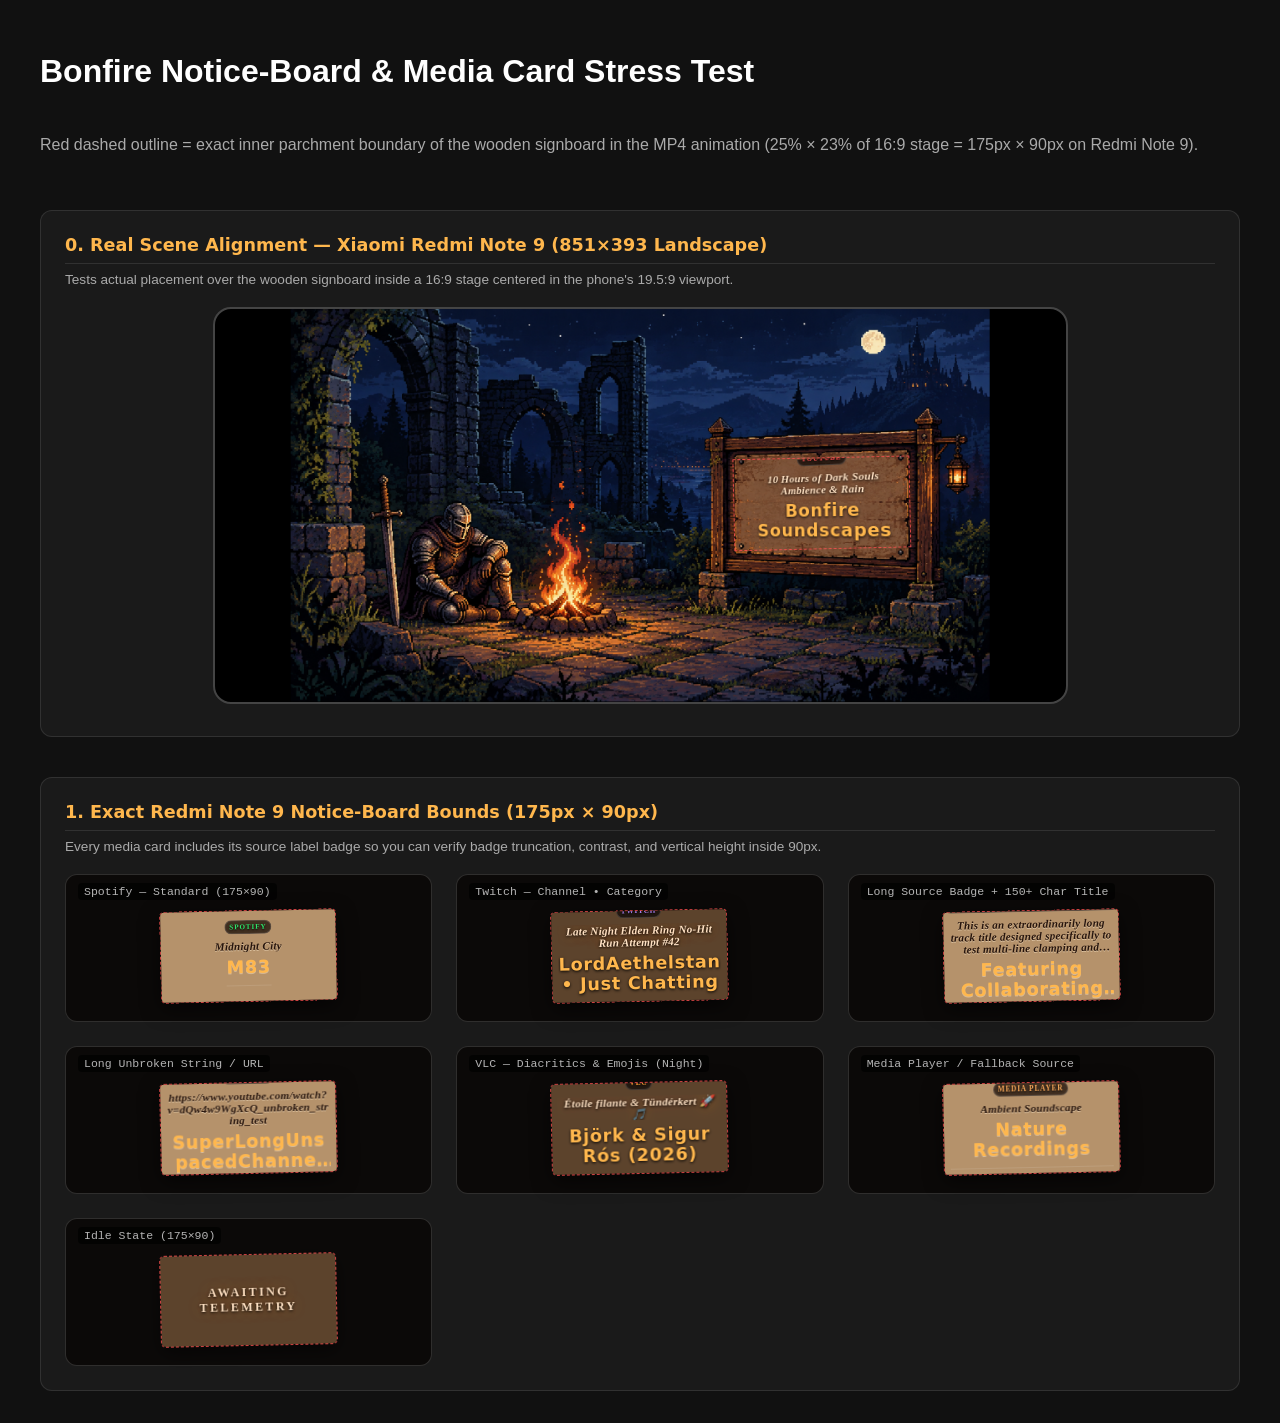
==== commit ec78b9d5: "event details location on notice board" ====
--- a/frontend/media-state-stress.html
+++ b/frontend/media-state-stress.html
@@ -3,265 +3,268 @@
 <head>
     <meta charset="UTF-8">
     <meta name="viewport" content="width=device-width, initial-scale=1.0, viewport-fit=cover">
-    <title>Media State Stress Scenarios - Telemetry Dashboard</title>
+    <title>Bonfire Notice-Board & Media Stress Test</title>
     <link rel="stylesheet" href="css/base.css">
     <link rel="stylesheet" href="css/environment.css">
     <link rel="stylesheet" href="css/views.css">
     <link rel="stylesheet" href="css/dev-controls.css">
     <style>
         body {
-            display: block;
-            height: auto;
-            min-height: 100vh;
-            min-height: 100dvh;
-            overflow: auto;
+            overflow-y: auto !important;
+            height: auto !important;
+            padding: 2rem 1rem;
             background: #111;
-            padding: 2rem 1rem;
-        }
-
-        .stress-report {
+        }
+        .stress-container {
+            max-width: 1200px;
+            margin: 0 auto;
             display: flex;
             flex-direction: column;
+            gap: 2.5rem;
+        }
+        .stress-section {
+            background: rgba(255, 255, 255, 0.04);
+            border: 1px solid rgba(255, 255, 255, 0.1);
+            border-radius: 12px;
+            padding: 1.5rem;
+        }
+        .stress-section h2 {
+            font-family: system-ui, sans-serif;
+            font-size: 1.1rem;
+            color: #ffb74d;
+            margin-top: 0;
+            margin-bottom: 0.5rem;
+            border-bottom: 1px solid rgba(255, 255, 255, 0.1);
+            padding-bottom: 0.5rem;
+        }
+        .section-note {
+            font-size: 0.85rem;
+            color: #aaa;
+            margin-top: 0;
+            margin-bottom: 1.25rem;
+        }
+
+        /* --- REAL SCENE SIMULATION (16:9 stage inside Redmi Note 9 19.5:9 frame) --- */
+        .device-sim-wrapper {
+            overflow-x: auto;
+            padding-bottom: 0.5rem;
+        }
+        .redmi-note-9-frame {
+            position: relative;
+            width: 851px;
+            height: 393px;
+            margin: 0 auto;
+            background: #000;
+            border: 2px solid #444;
+            border-radius: 18px;
+            overflow: hidden;
+        }
+        .stage-16-9 {
+            position: absolute;
+            top: 50%;
+            left: 50%;
+            transform: translate(-50%, -50%);
+            width: calc(393px * (16 / 9)); /* 698.67px */
+            height: 393px;
+            background: url("assets/bonfire.png") center / 100% 100% no-repeat;
+        }
+        /* Exact inner parchment boundary of the wooden signboard (left: 76%, top: 49.5%, w: 25%, h: 23%) */
+        .board-safe-zone {
+            position: absolute;
+            top: 49.5%;
+            left: 76%;
+            width: 25%;
+            height: 23%;
+            transform: translate(-50%, -50%) rotate(-1.25deg);
+            outline: 1.5px dashed rgba(255, 80, 80, 0.85);
+            pointer-events: none;
+            z-index: 5;
+        }
+        .stage-16-9 .screen {
+            top: 49.5%;
+            left: 76%;
+            width: 25%;
+            max-width: 25%;
+            height: 23%;
+            max-height: 23%;
+            padding: 4px 6px;
+            opacity: 1 !important;
+        }
+
+        /* --- ISOLATED NOTICE-BOARD PROPORTION CARDS --- */
+        .grid-variants {
+            display: grid;
+            grid-template-columns: repeat(auto-fit, minmax(280px, 1fr));
+            gap: 1.5rem;
             align-items: center;
-            gap: 2rem;
-            max-width: 1024px;
-            margin: 0 auto;
-        }
-
-        .stress-header {
-            text-align: center;
-            color: #ffe2c4;
-            font-family: "Palatino Linotype", "Book Antiqua", Palatino, serif;
-            margin-bottom: 1rem;
-        }
-
-        .stress-header h1 {
-            font-size: 2rem;
-            margin: 0 0 0.5rem;
-        }
-
-        .stress-header p {
-            font-size: 0.95rem;
-            color: #dfb48c;
-            margin: 0;
-        }
-
-        .scenario-card {
-            width: 100%;
-            background: rgba(20, 16, 14, 0.85);
-            border: 1px solid rgba(255, 230, 200, 0.15);
-            border-radius: 16px;
-            padding: 1.5rem;
-            box-shadow: 0 8px 32px rgba(0, 0, 0, 0.4);
-        }
-
-        .scenario-label {
-            font-family: -apple-system, BlinkMacSystemFont, "Segoe UI", Roboto, sans-serif;
-            font-size: 0.95rem;
-            font-weight: 600;
-            color: #ffad5c;
-            margin: 0 0 1rem;
-            display: flex;
-            align-items: center;
-            justify-content: space-between;
-        }
-
-        .fixture-shell {
-            display: flex;
-            width: 320px;
-            max-width: 100%;
-            min-width: 0;
-            margin: 0 auto;
-            background: #222;
+        }
+        .viewport-frame {
+            background: #0b0908;
+            border: 1px solid rgba(255, 255, 255, 0.15);
             border-radius: 12px;
-            overflow: hidden;
-            box-shadow: inset 0 2px 8px rgba(0, 0, 0, 0.6);
-        }
-
-        .fixture-shell--wide {
-            width: 960px;
-        }
-
-        .fixture-shell--squeezed {
-            width: 320px;
-        }
-
-        .media-frame {
+            padding: 2.25rem 1rem 1.25rem;
             position: relative;
-            flex: 1 1 auto;
-            min-width: 0;
-            height: 240px;
             display: flex;
             align-items: center;
             justify-content: center;
-            background: linear-gradient(135deg, #2b1810 0%, #1a0f0a 100%);
-        }
-
-        .fixture-shell--squeezed .media-frame {
-            flex-basis: 0;
-        }
-
-        .fixture-sibling {
-            display: none;
-            flex: 0 0 96px;
-            align-self: stretch;
-            background: rgba(255, 255, 255, 0.06);
-            border-left: 1px solid rgba(255, 255, 255, 0.1);
-            align-items: center;
-            justify-content: center;
-            font-size: 0.75rem;
-            color: rgba(255, 255, 255, 0.5);
-        }
-
-        .fixture-shell--squeezed .fixture-sibling {
-            display: flex;
-        }
-
-        /* Override screen absolute positioning inside static stress test frames */
-        .media-frame .screen {
-            position: relative;
-            inset: auto;
-            transform: none;
-            width: 100%;
-            max-width: 100%;
-            height: 100%;
-            opacity: 1;
-            padding: 1rem 2rem;
-            background: rgba(255, 248, 238, 0.94);
-            border-radius: 12px;
-            box-shadow: 0 4px 16px rgba(0, 0, 0, 0.3);
-        }
-
-        .controls-toolbar {
-            display: flex;
-            gap: 0.5rem;
-            justify-content: center;
-            margin-bottom: 2rem;
-            flex-wrap: wrap;
+        }
+        .viewport-label {
+            position: absolute;
+            top: 8px;
+            left: 12px;
+            font-family: monospace;
+            font-size: 0.72rem;
+            color: rgba(255, 255, 255, 0.7);
+            background: rgba(0, 0, 0, 0.65);
+            padding: 2px 6px;
+            border-radius: 4px;
+            z-index: 10;
+        }
+        /* Exact Redmi Note 9 inner parchment size: 175px x 90px */
+        .board-box-phone {
+            position: relative !important;
+            top: auto !important;
+            left: auto !important;
+            transform: rotate(-1.25deg) !important;
+            opacity: 1 !important;
+            width: 175px !important;
+            max-width: 175px !important;
+            height: 90px !important;
+            max-height: 90px !important;
+            min-height: 0 !important;
+            padding: 4px 6px !important;
+            border-radius: 4px !important;
+            outline: 1.5px dashed rgba(255, 80, 80, 0.8);
+            background: #b5926b;
+            box-shadow: 0 6px 20px rgba(0, 0, 0, 0.6);
+            pointer-events: auto !important;
+        }
+        .board-box-phone.is-night {
+            --board-title-color: #ffe2c4;
+            --board-title-shadow: 0 1px 3px rgba(0, 0, 0, 0.95), 0 0 14px rgba(255, 140, 0, 0.35);
+            --board-sub-color: #dfb48c;
+            --board-sub-shadow: 0 1px 3px rgba(0, 0, 0, 0.95);
+            --board-badge-bg: rgba(12, 8, 6, 0.72);
+            background: #5c432c;
         }
     </style>
 </head>
 <body data-weather="clear-day" data-time-of-day="day">
-    <main class="stress-report" aria-label="Media state stress scenarios">
-        <header class="stress-header">
-            <h1>Media State Stress Report</h1>
-            <p>Testing edge cases (long unspaced strings, 150+ char titles, missing artist/source, containers, and weather lighting) against refactored styles.</p>
-        </header>
-
-        <div class="controls-toolbar">
-            <button type="button" id="toggle-time" aria-pressed="false">Toggle Night Mode</button>
-            <button type="button" data-weather-btn="clear-day">Clear Day</button>
-            <button type="button" data-weather-btn="stormy">Stormy</button>
-            <button type="button" data-weather-btn="foggy">Foggy</button>
+
+    <div class="stress-container">
+        <h1>Bonfire Notice-Board & Media Card Stress Test</h1>
+        <p style="color: #aaa; margin-top: -1rem;">Red dashed outline = exact inner parchment boundary of the wooden signboard in the MP4 animation (25% × 23% of 16:9 stage = 175px × 90px on Redmi Note 9).</p>
+
+        <!-- Section 0: Real Redmi Note 9 Scene Overlay -->
+        <div class="stress-section">
+            <h2>0. Real Scene Alignment — Xiaomi Redmi Note 9 (851×393 Landscape)</h2>
+            <p class="section-note">Tests actual placement over the wooden signboard inside a 16:9 stage centered in the phone's 19.5:9 viewport.</p>
+            <div class="device-sim-wrapper">
+                <div class="redmi-note-9-frame" data-time-of-day="night">
+                    <div class="stage-16-9">
+                        <div class="board-safe-zone" title="Inner Parchment Safe Zone"></div>
+                        <div class="screen active" style="--board-title-color: #ffe2c4; --board-title-shadow: 0 1px 3px rgba(0,0,0,0.95); --board-sub-color: #dfb48c; --board-sub-shadow: 0 1px 3px rgba(0,0,0,0.95); --board-badge-bg: rgba(12,8,6,0.72);">
+                            <div class="media-content">
+                                <div class="source-label brand-youtube">YOUTUBE</div>
+                                <h1 class="primary-text">10 Hours of Dark Souls Ambience & Rain</h1>
+                                <h2 class="secondary-text">Bonfire Soundscapes</h2>
+                            </div>
+                        </div>
+                    </div>
+                </div>
+            </div>
         </div>
 
-        <!-- Scenario 1: Typical Content -->
-        <section class="scenario-card">
-            <h2 class="scenario-label"><span>1. Typical Content · 320px container</span> <span class="badge">better-layout</span></h2>
-            <div class="fixture-shell">
-                <div class="media-frame" data-source="Spotify" data-title="Midnight City" data-artist="M83"></div>
+        <!-- Section 1: Exact 175x90 Parchment Bounds Stress -->
+        <div class="stress-section">
+            <h2>1. Exact Redmi Note 9 Notice-Board Bounds (175px × 90px)</h2>
+            <p class="section-note">Every media card includes its source label badge so you can verify badge truncation, contrast, and vertical height inside 90px.</p>
+            <div class="grid-variants">
+
+                <!-- Spotify -->
+                <div class="viewport-frame">
+                    <span class="viewport-label">Spotify — Standard (175×90)</span>
+                    <div class="screen active board-box-phone">
+                        <div class="media-content">
+                            <div class="source-label brand-spotify">SPOTIFY</div>
+                            <h1 class="primary-text">Midnight City</h1>
+                            <h2 class="secondary-text">M83</h2>
+                        </div>
+                    </div>
+                </div>
+
+                <!-- Twitch (Channel • Category) -->
+                <div class="viewport-frame">
+                    <span class="viewport-label">Twitch — Channel • Category</span>
+                    <div class="screen active board-box-phone is-night">
+                        <div class="media-content">
+                            <div class="source-label brand-twitch">TWITCH</div>
+                            <h1 class="primary-text">Late Night Elden Ring No-Hit Run Attempt #42</h1>
+                            <h2 class="secondary-text">LordAethelstan • Just Chatting</h2>
+                        </div>
+                    </div>
+                </div>
+
+                <!-- Long Source Label + Long Title & Artist -->
+                <div class="viewport-frame">
+                    <span class="viewport-label">Long Source Badge + 150+ Char Title</span>
+                    <div class="screen active board-box-phone">
+                        <div class="media-content">
+                            <div class="source-label brand-default">MUSIC.YOUTUBE.COM (LONG SOURCE)</div>
+                            <h1 class="primary-text">This is an extraordinarily long track title designed specifically to test multi-line clamping and height overflow inside 90px.</h1>
+                            <h2 class="secondary-text">Featuring Collaborating Artist One, Collaborating Artist Two & Orchestra</h2>
+                        </div>
+                    </div>
+                </div>
+
+                <!-- Long Unbroken String / URL -->
+                <div class="viewport-frame">
+                    <span class="viewport-label">Long Unbroken String / URL</span>
+                    <div class="screen active board-box-phone">
+                        <div class="media-content">
+                            <div class="source-label brand-youtube">YOUTUBE</div>
+                            <h1 class="primary-text">https://www.youtube.com/watch?v=dQw4w9WgXcQ_unbroken_string_test</h1>
+                            <h2 class="secondary-text">SuperLongUnspacedChannelName2026</h2>
+                        </div>
+                    </div>
+                </div>
+
+                <!-- VLC Diacritics & Emojis -->
+                <div class="viewport-frame">
+                    <span class="viewport-label">VLC — Diacritics & Emojis (Night)</span>
+                    <div class="screen active board-box-phone is-night">
+                        <div class="media-content">
+                            <div class="source-label brand-vlc">VLC</div>
+                            <h1 class="primary-text">Étoile filante & Tündérkert 🚀 🎵</h1>
+                            <h2 class="secondary-text">Björk & Sigur Rós (2026)</h2>
+                        </div>
+                    </div>
+                </div>
+
+                <!-- Windows Media Player / Default Fallback -->
+                <div class="viewport-frame">
+                    <span class="viewport-label">Media Player / Fallback Source</span>
+                    <div class="screen active board-box-phone">
+                        <div class="media-content">
+                            <div class="source-label brand-default">MEDIA PLAYER</div>
+                            <h1 class="primary-text">Ambient Soundscape</h1>
+                            <h2 class="secondary-text">Nature Recordings</h2>
+                        </div>
+                    </div>
+                </div>
+
+                <!-- Idle State -->
+                <div class="viewport-frame">
+                    <span class="viewport-label">Idle State (175×90)</span>
+                    <div class="screen active board-box-phone is-night">
+                        <div class="idle-pulse">AWAITING TELEMETRY</div>
+                    </div>
+                </div>
+
             </div>
-        </section>
-
-        <!-- Scenario 2: 150+ Char Title -->
-        <section class="scenario-card">
-            <h2 class="scenario-label"><span>2. 150+ Character YouTube Title · 320px container</span> <span class="badge">better-typography</span></h2>
-            <div class="fixture-shell">
-                <div class="media-frame" data-source="YouTube" data-title="A Walk Through the Moonlit City: Ambient night beats, synthwave melodies, neon lights, and quiet streets after midnight for ultimate focus and relaxation (Extended Mix)." data-artist="Tycho"></div>
-            </div>
-        </section>
-
-        <!-- Scenario 3: Squeezed by Flex Sibling with 150+ Char Title -->
-        <section class="scenario-card">
-            <h2 class="scenario-label"><span>3. 150+ Character Title · Squeezed by flex sibling</span> <span class="badge">better-layout</span></h2>
-            <div class="fixture-shell fixture-shell--squeezed">
-                <div class="media-frame" data-source="YouTube" data-title="A Walk Through the Moonlit City: Ambient night beats, synthwave melodies, neon lights, and quiet streets after midnight for ultimate focus and relaxation (Extended Mix)." data-artist="Tycho"></div>
-                <aside class="fixture-sibling" aria-hidden="true">Sidebar</aside>
-            </div>
-        </section>
-
-        <!-- Scenario 4: Wide Container -->
-        <section class="scenario-card">
-            <h2 class="scenario-label"><span>4. Typical Content · 960px Wide Container</span> <span class="badge">better-layout</span></h2>
-            <div class="fixture-shell fixture-shell--wide">
-                <div class="media-frame" data-source="Spotify" data-title="Digital Love" data-artist="Daft Punk"></div>
-            </div>
-        </section>
-
-        <!-- Scenario 5: Unbreakable Long String -->
-        <section class="scenario-card">
-            <h2 class="scenario-label"><span>5. One Unbreakable 60+ Char String · 320px container</span> <span class="badge">better-typography</span></h2>
-            <div class="fixture-shell">
-                <div class="media-frame" data-source="Vlc" data-title="Donaudampfschiffahrtsgesellschaftselectricalengineeringprototype" data-artist="Kraftwerk"></div>
-            </div>
-        </section>
-
-        <!-- Scenario 6: Missing Source & Artist -->
-        <section class="scenario-card">
-            <h2 class="scenario-label"><span>6. Missing Source Name & Missing Artist · 320px container</span> <span class="badge">better-writing</span></h2>
-            <div class="fixture-shell">
-                <div class="media-frame" data-source="" data-title="Unknown Track" data-artist=""></div>
-            </div>
-        </section>
-
-        <!-- Scenario 7: Emoji and Diacritics -->
-        <section class="scenario-card">
-            <h2 class="scenario-label"><span>7. Emoji & Diacritics (Élégance 🎧) · 320px container</span> <span class="badge">better-typography</span></h2>
-            <div class="fixture-shell">
-                <div class="media-frame" data-source="Twitch" data-title="L'été en Ville 🎧 Live Session" data-artist="Björk & Sigur Rós ✨"></div>
-            </div>
-        </section>
-
-        <!-- Scenario 8: Empty String Edge Case -->
-        <section class="scenario-card">
-            <h2 class="scenario-label"><span>8. Empty String Title & Source · 320px container</span> <span class="badge">better-writing</span></h2>
-            <div class="fixture-shell">
-                <div class="media-frame" data-source="" data-title="" data-artist=""></div>
-            </div>
-        </section>
-    </main>
-
-    <script>
-        function renderFixtures() {
-            document.querySelectorAll(".media-frame").forEach((frame) => {
-                const source = frame.dataset.source;
-                const title = frame.dataset.title;
-                const artist = frame.dataset.artist;
-
-                const sourceKey = (source || "").toLowerCase();
-                let brandClass = "brand-default";
-                if (sourceKey.includes("spotify")) brandClass = "brand-spotify";
-                else if (sourceKey.includes("youtube")) brandClass = "brand-youtube";
-                else if (sourceKey.includes("twitch")) brandClass = "brand-twitch";
-                else if (sourceKey.includes("whatsapp")) brandClass = "brand-whatsapp";
-                else if (sourceKey.includes("vlc")) brandClass = "brand-vlc";
-
-                frame.innerHTML = `
-                    <div class="screen active">
-                        <div class="media-content">
-                            <div class="source-label ${brandClass}" style="${!source ? 'display: none;' : ''}">${source}</div>
-                            <h1 class="primary-text">${title || 'Awaiting Title'}</h1>
-                            <h2 class="secondary-text">${artist || 'Unknown Artist'}</h2>
-                        </div>
-                    </div>
-                `;
-            });
-        }
-
-        renderFixtures();
-
-        document.getElementById("toggle-time").addEventListener("click", () => {
-            const isNight = document.body.dataset.timeOfDay === "night";
-            document.body.dataset.timeOfDay = isNight ? "day" : "night";
-            document.getElementById("toggle-time").setAttribute("aria-pressed", String(!isNight));
-        });
-
-        document.querySelectorAll("[data-weather-btn]").forEach((btn) => {
-            btn.addEventListener("click", () => {
-                const weather = btn.dataset.weatherBtn;
-                document.body.dataset.weather = weather;
-            });
-        });
-    </script>
+        </div>
+
+    </div>
+
 </body>
-</html>
+</html>
--- a/frontend/css/base.css
+++ b/frontend/css/base.css
@@ -1,8 +1,11 @@
 :root {
-    --variant-top: 48%;
-    --variant-left: 76%;
+    --variant-top: 49.5%;
+    --variant-left: 76.5%;
+    --variant-perspective: 380px;
+    --variant-rotate-x: 1.5deg;
+    --variant-rotate-y: -14deg;
     --variant-rotate: -1.25deg;
-    --variant-max-width: 600px;
+    --variant-max-width: 27%;
     --variant-scale: 1;
     --variant-opacity: 1;
 
@@ -37,14 +40,15 @@
 /* --- TYPOGRAPHY & BRANDING --- */
 .source-label {
     font-family: "Palatino Linotype", "Book Antiqua", Palatino, serif;
-    font-size: 0.75rem;
+    font-size: clamp(0.45rem, 3cqi, 0.7rem);
     font-style: normal;
     font-weight: 700;
     background: var(--board-badge-bg);
-    padding: 3px 10px;
+    padding: 2px 4px;
     border-radius: 999px;
     border: 1px solid rgba(255, 255, 255, 0.14);
-    margin-bottom: 6px;
+    margin-top: 2px;
+    margin-bottom: 1px;
     text-transform: uppercase;
     letter-spacing: 0.12em;
     text-shadow: 0 1px 2px rgba(0, 0, 0, 0.9);
@@ -64,9 +68,9 @@
     letter-spacing: 0.02em;
     color: var(--board-title-color);
     text-shadow: var(--board-title-shadow);
-    font-size: clamp(1.5rem, 6vw, 2.25rem);
+    font-size: clamp(0.7rem, 6cqi, 1.35rem);
     line-height: 1.1;
-    margin: 0.4rem 0;
+    margin: 0.1rem 0;
     transition-property: color, text-shadow;
     transition-duration: 400ms;
     transition-timing-function: ease;
@@ -74,6 +78,10 @@
     word-break: break-word;
     min-width: 0;
     max-width: 100%;
+    display: -webkit-box;
+    -webkit-line-clamp: 3;
+    -webkit-box-orient: vertical;
+    overflow: hidden;
 }
 
 .secondary-text {
@@ -82,7 +90,7 @@
     color: var(--board-sub-color);
     text-shadow: var(--board-sub-shadow);
     letter-spacing: 0.04em;
-    font-size: clamp(1rem, 4vw, 1.25rem);
+    font-size: clamp(0.55rem, 4.5cqi, 0.9rem);
     margin: 0;
     transition-property: color, text-shadow;
     transition-duration: 400ms;
@@ -91,6 +99,10 @@
     word-break: break-word;
     min-width: 0;
     max-width: 100%;
+    display: -webkit-box;
+    -webkit-line-clamp: 2;
+    -webkit-box-orient: vertical;
+    overflow: hidden;
 }
 
 .brand-spotify { color: #2ee66b; }
@@ -104,9 +116,9 @@
     color: var(--board-title-color);
     text-shadow: var(--board-title-shadow);
     font-family: "Palatino Linotype", "Book Antiqua", Palatino, serif;
-    letter-spacing: 0.3em;
+    letter-spacing: 0.2em;
     text-transform: uppercase;
-    font-size: 1.25rem;
+    font-size: clamp(0.75rem, 6cqi, 1.2rem);
     font-weight: 700;
     animation: pulse 2s infinite;
     transition-property: color, text-shadow;
@@ -125,4 +137,4 @@
         animation: none;
         opacity: 0.85;
     }
-}
+}
--- a/frontend/css/environment.css
+++ b/frontend/css/environment.css
@@ -1,21 +1,21 @@
 /* --- BACKGROUND LAYER --- */
 #background-layer {
     position: fixed;
-    inset: 0;
+    top: 50%;
+    left: 50%;
+    transform: translate(-50%, -50%);
+    width: min(100vw, calc(100dvh * (16 / 9)));
+    height: min(100dvh, calc(100vw * (9 / 16)));
     z-index: -1;
     overflow: hidden;
 }
 
 #bg-video {
     position: absolute;
-    top: 50%;
-    left: 50%;
-    min-width: 100%;
-    min-height: 100%;
-    width: auto;
-    height: auto;
-    transform: translate(-50%, -50%);
-    object-fit: cover;
+    inset: 0;
+    width: 100%;
+    height: 100%;
+    object-fit: fill;
     transition: opacity 0.2s ease, filter 0.8s ease;
 }
 
@@ -29,7 +29,11 @@
 /* --- WEATHER ANIMATION LAYER --- */
 #weather-layer {
     position: fixed;
-    inset: 0;
+    top: 50%;
+    left: 50%;
+    transform: translate(-50%, -50%);
+    width: min(100vw, calc(100dvh * (16 / 9)));
+    height: min(100dvh, calc(100vw * (9 / 16)));
     z-index: 0;
     overflow: hidden;
     pointer-events: none;
--- a/frontend/css/views.css
+++ b/frontend/css/views.css
@@ -8,9 +8,12 @@
 
 /* --- BASE LAYER (Media & Idle) --- */
 #base-layer {
-    position: relative;
-    width: 100%;
-    height: 100%;
+    position: fixed;
+    top: 50%;
+    left: 50%;
+    transform: translate(-50%, -50%);
+    width: min(100vw, calc(100dvh * (16 / 9)));
+    height: min(100dvh, calc(100vw * (9 / 16)));
     z-index: 1;
     transition-property: filter, opacity;
     transition-duration: 800ms;
@@ -35,21 +38,28 @@
     position: absolute;
     top: var(--variant-top);
     left: var(--variant-left);
-    transform: translate(-50%, -50%) rotate(var(--variant-rotate)) scale(var(--variant-scale));
+    transform:
+        translate(-50%, -50%)
+        perspective(var(--variant-perspective))
+        rotateY(var(--variant-rotate-y))
+        rotateX(var(--variant-rotate-x))
+        rotateZ(var(--variant-rotate))
+        scale(var(--variant-scale));
+    transform-style: preserve-3d;
+    backface-visibility: hidden;
     box-sizing: border-box;
     width: var(--variant-max-width);
-    min-height: 220px;
+    min-height: 0;
     display: flex;
     flex-direction: column;
     justify-content: center;
     align-items: center;
-    max-width: 90vw;
-    max-height: calc(100dvh - 4rem);
-    min-width: 0;
-    overflow-y: auto;
-    overscroll-behavior: contain;
-    padding: 1.5rem 5.5rem;
-    border-radius: 16px;
+    max-width: 27%;
+    max-height: 24%;
+    min-width: 0;
+    overflow: hidden;
+    padding: 1.2% 0.75%;
+    border-radius: 8px;
     text-align: center;
     opacity: 0;
     transition-property: opacity, transform, top, left;
@@ -58,6 +68,7 @@
     pointer-events: none;
     border: none;
     color: var(--board-title-color);
+    container-type: inline-size;
 }
 
 .screen.active {
@@ -68,10 +79,11 @@
     display: flex;
     flex-direction: column;
     align-items: center;
-    gap: 0.45rem;
+    gap: 0.2rem;
     width: 100%;
     max-width: 100%;
     min-width: 0;
+    box-sizing: border-box;
     opacity: 1;
     transition-property: opacity, transform;
     transition-duration: 180ms;
@@ -185,4 +197,4 @@
     .screen.active {
         opacity: var(--variant-opacity);
     }
-}
+}
